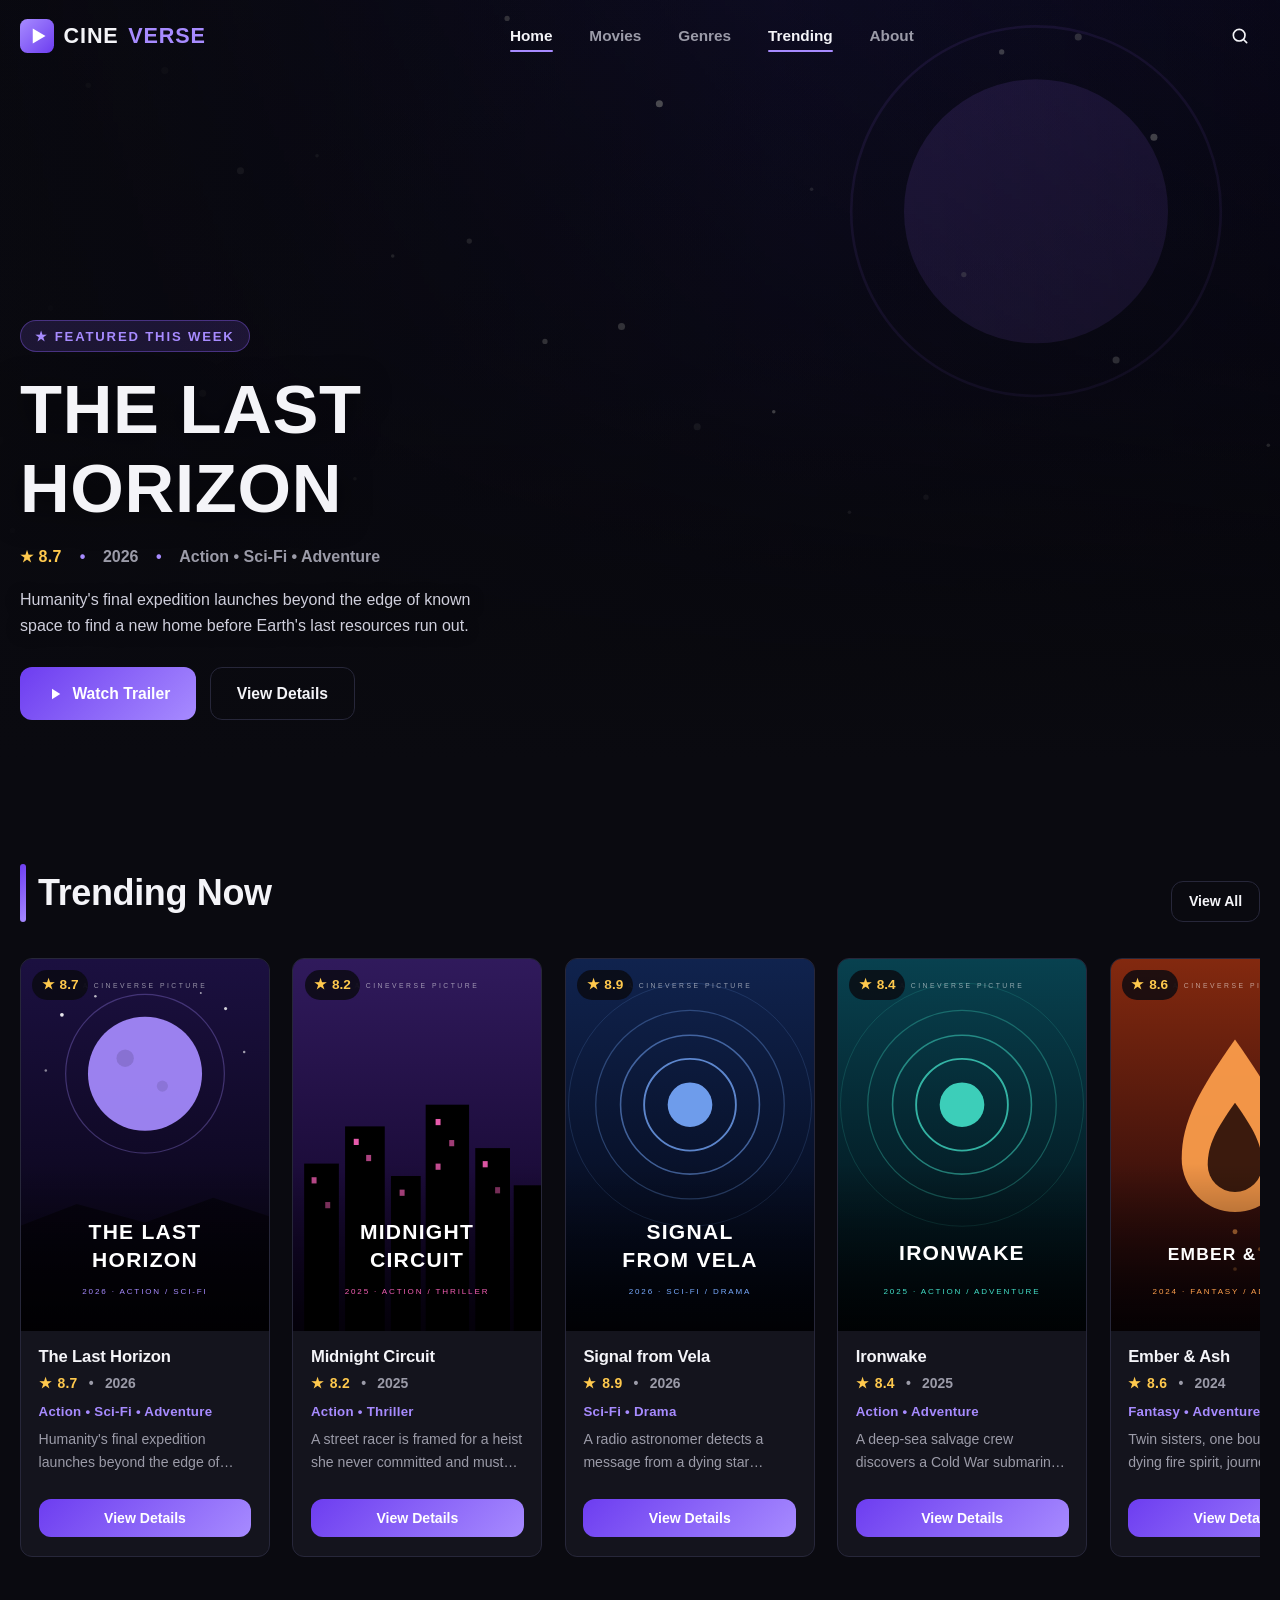
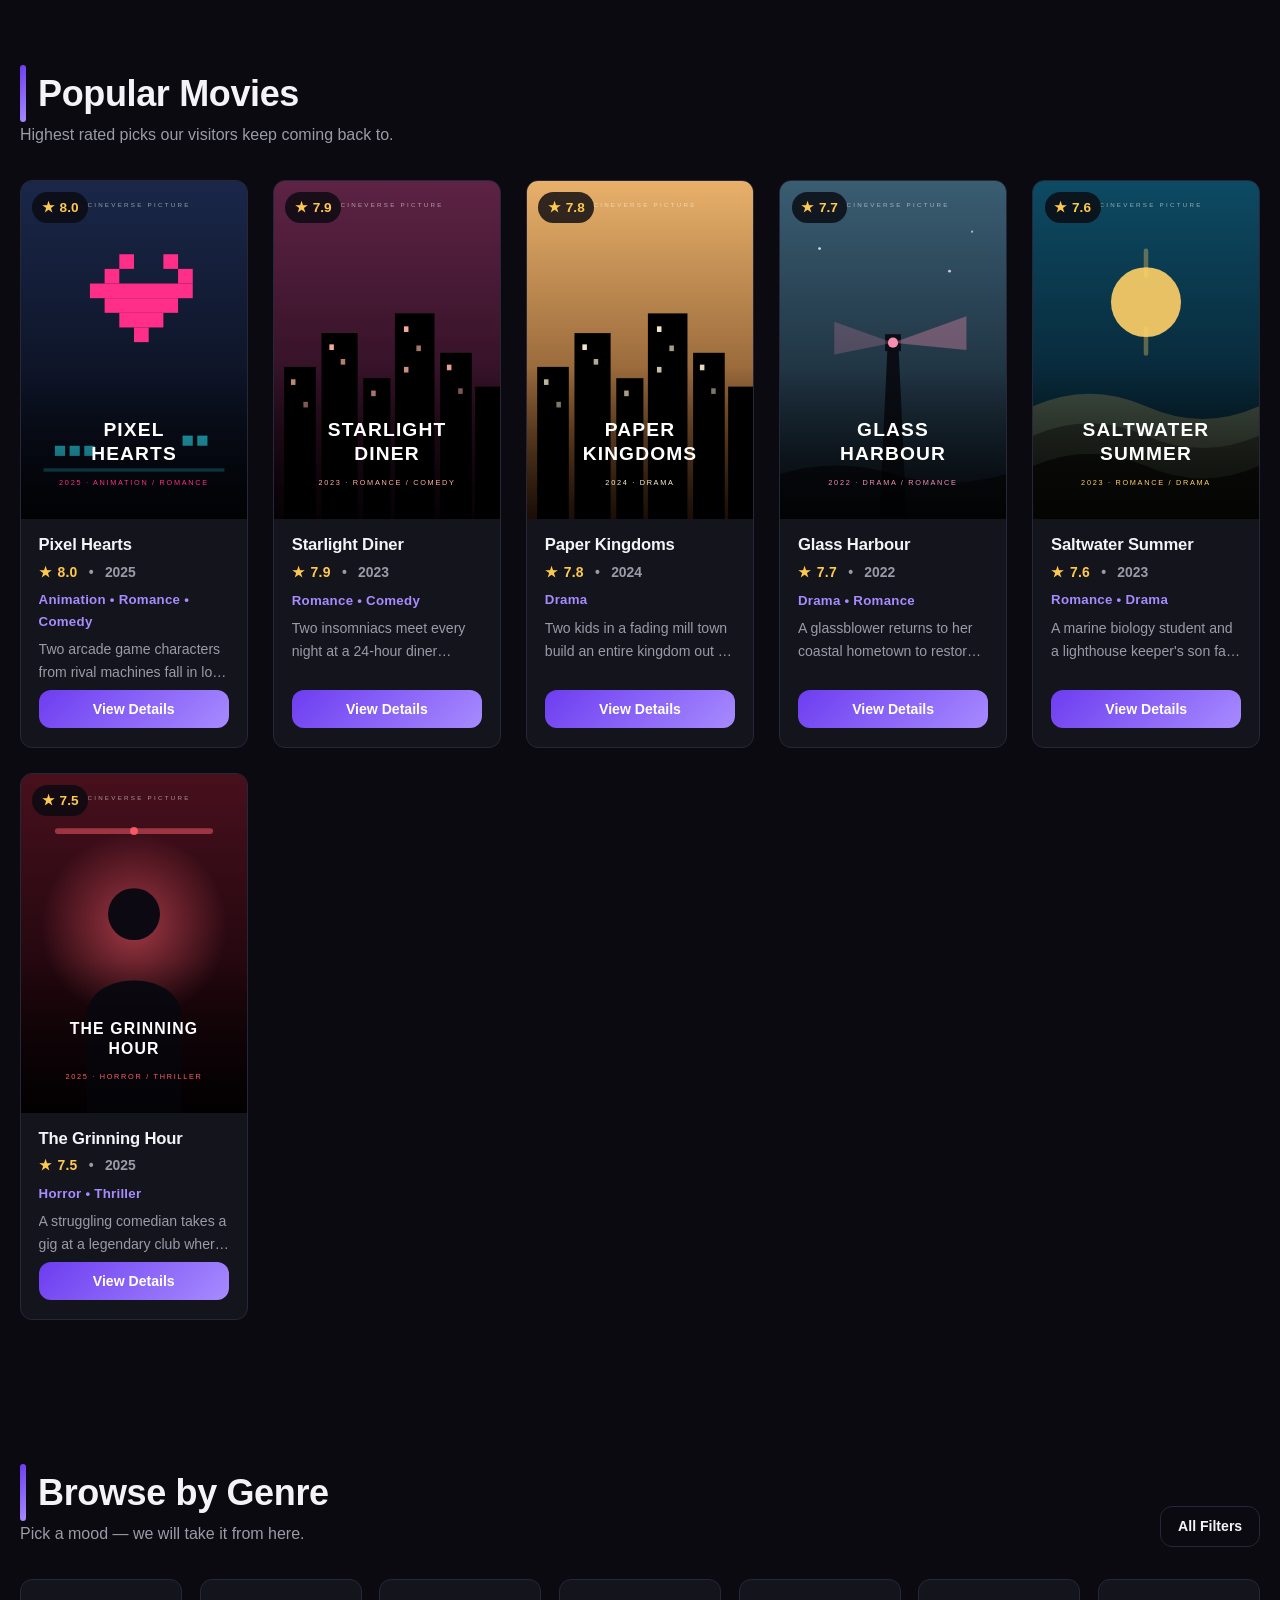
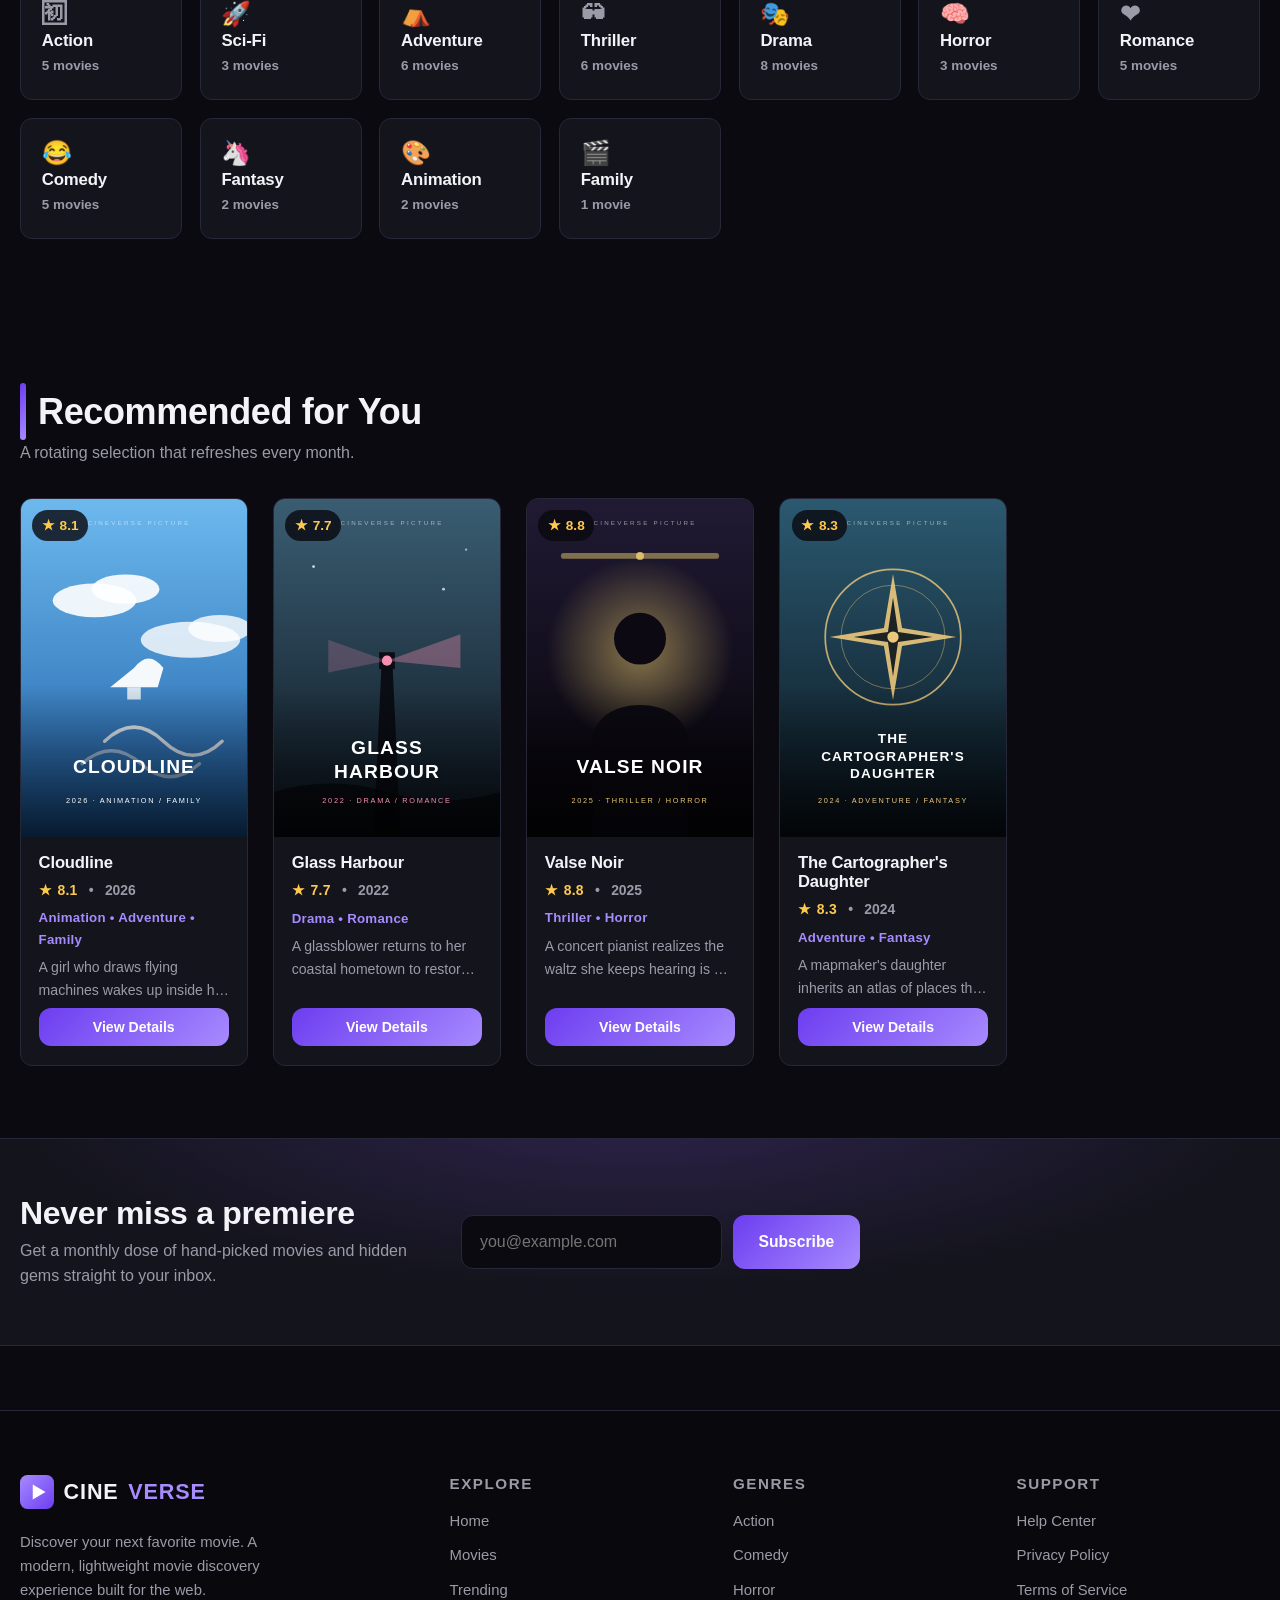
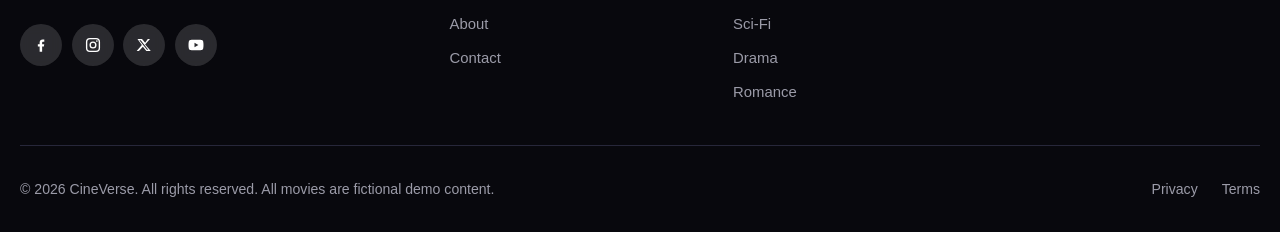
==== index.html @ e455165f "Initial commit: CineVerse movie discovery website" ====
<!DOCTYPE html>
<html lang="en">
<head>
    <meta charset="UTF-8">
    <meta name="viewport" content="width=device-width, initial-scale=1.0">

    <!-- SEO -->
    <title>CineVerse | Discover Your Next Favorite Movie</title>
    <meta name="description" content="CineVerse is a modern movie discovery website. Browse trending and popular films, search by title, explore genres and open full movie details.">
    <meta name="author" content="CineVerse">
    <meta name="theme-color" content="#0a0a10">

    <!-- Open Graph (social sharing preview) -->
    <meta property="og:title" content="CineVerse | Discover Your Next Favorite Movie">
    <meta property="og:description" content="Browse trending movies, explore genres and find your next favorite film.">
    <meta property="og:type" content="website">
    <meta property="og:image" content="assets/images/og-image.svg">

    <link rel="icon" type="image/svg+xml" href="assets/icons/favicon.svg">
    <link rel="stylesheet" href="css/style.css">
</head>
<body>
    <a class="skip-link" href="#main">Skip to main content</a>

    <!-- ================= NAVIGATION ================= -->
    <header class="navbar" role="banner">
        <div class="container">
            <a class="brand" href="index.html" aria-label="CineVerse home">
                <img class="brand-mark" src="assets/icons/favicon.svg" alt="" width="34" height="34">
                CINE<em>VERSE</em>
            </a>

            <nav class="nav-links" aria-label="Primary navigation">
                <a href="index.html">Home</a>
                <a href="movies.html">Movies</a>
                <a href="movies.html#genres">Genres</a>
                <a href="index.html#trending">Trending</a>
                <a href="about.html">About</a>
            </nav>

            <div class="nav-actions">
                <!-- Quick search: jumps into the catalog pre-filtered -->
                <form class="nav-search" id="nav-search" action="movies.html" method="get" role="search">
                    <input type="search" name="search" id="nav-search-input"
                           placeholder="Search movies..." aria-label="Search movies">
                    <button type="button" class="icon-btn" id="nav-search-toggle"
                            aria-label="Toggle search field" aria-expanded="false" aria-controls="nav-search-input">
                        <svg viewBox="0 0 24 24" width="20" height="20" fill="none"
                             stroke="currentColor" stroke-width="2" stroke-linecap="round" aria-hidden="true">
                            <circle cx="11" cy="11" r="7"/><path d="M20 20l-3.5-3.5"/>
                        </svg>
                    </button>
                </form>

                <button class="icon-btn hamburger" id="hamburger" aria-label="Open menu"
                        aria-expanded="false" aria-controls="mobile-menu">
                    <span></span><span></span><span></span>
                </button>
            </div>
        </div>
    </header>

    <!-- Mobile menu panel (hidden on desktop via CSS) -->
    <nav class="mobile-menu" id="mobile-menu" aria-label="Mobile navigation">
        <a href="index.html">Home</a>
        <a href="movies.html">Movies</a>
        <a href="movies.html#genres">Genres</a>
        <a href="index.html#trending">Trending</a>
        <a href="about.html">About</a>
        <a href="contact.html">Contact</a>
    </nav>

    <main id="main">

        <!-- ================= HERO ================= -->
        <section class="hero" id="hero" aria-label="Featured movie">
            <div class="hero-media">
                <img src="assets/images/backdrop-1.svg" alt="" id="hero-image" fetchpriority="high">
            </div>
            <div class="hero-overlay" aria-hidden="true"></div>

            <div class="container">
                <div class="hero-content">
                    <span class="hero-badge">&#9733; Featured this week</span>
                    <h1 class="hero-title" id="hero-title">Loading...</h1>
                    <p class="hero-meta">
                        <span class="rating"><span class="star" aria-hidden="true">&#9733;</span>
                            <span id="hero-rating">--</span></span>
                        <span class="dot-sep" aria-hidden="true">&bull;</span>
                        <span id="hero-year"></span>
                        <span class="dot-sep" aria-hidden="true">&bull;</span>
                        <span id="hero-genres"></span>
                    </p>
                    <p class="hero-desc" id="hero-desc"></p>
                    <div class="hero-actions" id="hero-actions"></div>
                </div>
            </div>
        </section>

        <!-- ================= TRENDING ================= -->
        <section class="section" id="trending" data-movie-section>
            <div class="container">
                <div class="section-head reveal">
                    <h2 class="section-title">Trending Now</h2>
                    <a class="btn btn-outline btn-sm" href="movies.html">View All</a>
                </div>

                <div class="movie-row" id="trending-row" aria-live="polite"></div>
                <div class="skeleton-grid" data-skeleton aria-hidden="true">
                    <div class="skeleton-card"><div class="skel-img"></div><div class="skel-line"></div><div class="skel-line short"></div></div>
                    <div class="skeleton-card"><div class="skel-img"></div><div class="skel-line"></div><div class="skel-line short"></div></div>
                    <div class="skeleton-card"><div class="skel-img"></div><div class="skel-line"></div><div class="skel-line short"></div></div>
                    <div class="skeleton-card"><div class="skel-img"></div><div class="skel-line"></div><div class="skel-line short"></div></div>
                    <div class="skeleton-card"><div class="skel-img"></div><div class="skel-line"></div><div class="skel-line short"></div></div>
                </div>
            </div>
        </section>

        <!-- ================= POPULAR ================= -->
        <section class="section" id="popular" data-movie-section style="padding-top:1rem;">
            <div class="container">
                <div class="section-head reveal">
                    <div>
                        <h2 class="section-title">Popular Movies</h2>
                        <p>Highest rated picks our visitors keep coming back to.</p>
                    </div>
                </div>

                <div class="movies-grid" id="popular-grid" aria-live="polite"></div>
                <div class="skeleton-grid" data-skeleton aria-hidden="true">
                    <div class="skeleton-card"><div class="skel-img"></div><div class="skel-line"></div><div class="skel-line short"></div></div>
                    <div class="skeleton-card"><div class="skel-img"></div><div class="skel-line"></div><div class="skel-line short"></div></div>
                    <div class="skeleton-card"><div class="skel-img"></div><div class="skel-line"></div><div class="skel-line short"></div></div>
                    <div class="skeleton-card"><div class="skel-img"></div><div class="skel-line"></div><div class="skel-line short"></div></div>
                    <div class="skeleton-card"><div class="skel-img"></div><div class="skel-line"></div><div class="skel-line short"></div></div>
                    <div class="skeleton-card"><div class="skel-img"></div><div class="skel-line"></div><div class="skel-line short"></div></div>
                </div>
            </div>
        </section>

        <!-- ================= GENRES ================= -->
        <section class="section" id="home-genres" data-movie-section>
            <div class="container">
                <div class="section-head reveal">
                    <div>
                        <h2 class="section-title">Browse by Genre</h2>
                        <p>Pick a mood — we will take it from here.</p>
                    </div>
                    <a class="btn btn-outline btn-sm" href="movies.html#genres">All Filters</a>
                </div>

                <div class="genre-grid" id="genre-tiles"></div>
            </div>
        </section>

        <!-- ================= RECOMMENDED ================= -->
        <section class="section" id="recommended" data-movie-section>
            <div class="container">
                <div class="section-head reveal">
                    <div>
                        <h2 class="section-title">Recommended for You</h2>
                        <p>A rotating selection that refreshes every month.</p>
                    </div>
                </div>

                <div class="movies-grid" id="recommended-grid" aria-live="polite"></div>
                <div class="skeleton-grid" data-skeleton aria-hidden="true">
                    <div class="skeleton-card"><div class="skel-img"></div><div class="skel-line"></div><div class="skel-line short"></div></div>
                    <div class="skeleton-card"><div class="skel-img"></div><div class="skel-line"></div><div class="skel-line short"></div></div>
                    <div class="skeleton-card"><div class="skel-img"></div><div class="skel-line"></div><div class="skel-line short"></div></div>
                    <div class="skeleton-card"><div class="skel-img"></div><div class="skel-line"></div><div class="skel-line short"></div></div>
                </div>
            </div>
        </section>

        <!-- Shown only if data/movies.json cannot be loaded -->
        <section class="state-message home-error" aria-live="assertive">
            <span class="state-icon" aria-hidden="true">&#9888;&#65039;</span>
            <h3>Unable to load movies.</h3>
            <p>Please try again later.</p>
            <button class="btn btn-outline" onclick="location.reload()">Retry</button>
        </section>

        <!-- ================= NEWSLETTER ================= -->
        <section class="newsletter" aria-label="Newsletter signup">
            <div class="container newsletter-inner reveal">
                <div>
                    <h2>Never miss a premiere</h2>
                    <p>Get a monthly dose of hand-picked movies and hidden gems straight to your inbox.</p>
                </div>
                <form class="newsletter-form" id="newsletter-form" novalidate>
                    <label class="sr-only" for="newsletter-email" style="position:absolute;left:-9999px;">Email address</label>
                    <input type="email" id="newsletter-email" name="email" placeholder="you@example.com" autocomplete="email" required>
                    <button class="btn" type="submit">Subscribe</button>
                </form>
                <p class="form-status" id="newsletter-status" role="status" aria-live="polite" style="flex-basis:100%;"></p>
            </div>
        </section>
    </main>

    <!-- ================= FOOTER ================= -->
    <footer class="footer" role="contentinfo">
        <div class="container">
            <div class="footer-grid">
                <div class="footer-about">
                    <a class="brand" href="index.html">
                        <img class="brand-mark" src="assets/icons/favicon.svg" alt="" width="30" height="30">
                        CINE<em>VERSE</em>
                    </a>
                    <p>Discover your next favorite movie. A modern, lightweight movie discovery experience built for the web.</p>
                    <div class="social-row">
                        <a class="btn-icon" href="#" aria-label="CineVerse on Facebook">
                            <svg viewBox="0 0 24 24" width="18" height="18" fill="currentColor" aria-hidden="true"><path d="M13.5 21v-7h2.4l.4-3h-2.8V9.1c0-.9.3-1.6 1.6-1.6h1.3V4.8c-.6-.1-1.4-.2-2.3-.2-2.3 0-3.9 1.4-3.9 4V11H7.8v3h2.4v7h3.3z"/></svg>
                        </a>
                        <a class="btn-icon" href="#" aria-label="CineVerse on Instagram">
                            <svg viewBox="0 0 24 24" width="18" height="18" fill="none" stroke="currentColor" stroke-width="1.8" aria-hidden="true"><rect x="3.5" y="3.5" width="17" height="17" rx="4.5"/><circle cx="12" cy="12" r="3.8"/><circle cx="17.2" cy="6.8" r="1.1" fill="currentColor" stroke="none"/></svg>
                        </a>
                        <a class="btn-icon" href="#" aria-label="CineVerse on X">
                            <svg viewBox="0 0 24 24" width="16" height="16" fill="currentColor" aria-hidden="true"><path d="M17.7 3H21l-7.3 8.3L22.2 21h-6.7l-5.2-6.3L4.4 21H1l7.8-8.9L2.2 3H9l4.7 5.7L17.7 3zm-1.2 16h1.9L7.1 4.9H5L16.5 19z"/></svg>
                        </a>
                        <a class="btn-icon" href="#" aria-label="CineVerse on YouTube">
                            <svg viewBox="0 0 24 24" width="18" height="18" fill="currentColor" aria-hidden="true"><path d="M21.6 7.2a2.6 2.6 0 0 0-1.8-1.9C18.2 5 12 5 12 5s-6.2 0-7.8.3A2.6 2.6 0 0 0 2.4 7.2 27 27 0 0 0 2 12a27 27 0 0 0 .4 4.8 2.6 2.6 0 0 0 1.8 1.9c1.6.3 7.8.3 7.8.3s6.2 0 7.8-.3a2.6 2.6 0 0 0 1.8-1.9A27 27 0 0 0 22 12a27 27 0 0 0-.4-4.8zM10 15V9l5.2 3L10 15z"/></svg>
                        </a>
                    </div>
                </div>

                <nav aria-label="Footer navigation">
                    <h4>Explore</h4>
                    <div class="footer-links">
                        <a href="index.html">Home</a>
                        <a href="movies.html">Movies</a>
                        <a href="index.html#trending">Trending</a>
                        <a href="about.html">About</a>
                        <a href="contact.html">Contact</a>
                    </div>
                </nav>

                <nav aria-label="Genre links">
                    <h4>Genres</h4>
                    <div class="footer-links">
                        <a href="movies.html?genre=Action">Action</a>
                        <a href="movies.html?genre=Comedy">Comedy</a>
                        <a href="movies.html?genre=Horror">Horror</a>
                        <a href="movies.html?genre=Sci-Fi">Sci-Fi</a>
                        <a href="movies.html?genre=Drama">Drama</a>
                        <a href="movies.html?genre=Romance">Romance</a>
                    </div>
                </nav>

                <nav aria-label="Support links">
                    <h4>Support</h4>
                    <div class="footer-links">
                        <a href="contact.html">Help Center</a>
                        <a href="#">Privacy Policy</a>
                        <a href="#">Terms of Service</a>
                    </div>
                </nav>
            </div>

            <div class="footer-bottom">
                <p>&copy; <span id="footer-year">2026</span> CineVerse. All rights reserved. All movies are fictional demo content.</p>
                <div class="footer-legal">
                    <a href="#">Privacy</a>
                    <a href="#">Terms</a>
                </div>
            </div>
        </div>
    </footer>

    <!-- Scripts (deferred: download now, run after HTML parses) -->
    <script src="js/app.js" defer></script>
    <script src="js/movies.js" defer></script>
</body>
</html>
---- css/style.css ----
/* ============================================================
   CineVerse — style.css
   A cinematic dark theme for the CineVerse movie website.

   TABLE OF CONTENTS
   01. CSS Variables
   02. Reset
   03. Global styles & layout helpers
   04. Typography
   05. Navigation
   06. Hero
   07. Movie cards & grids
   08. Search
   09. Filters (genre chips + sorting)
   10. Genre section (home page tiles)
   11. Movie details page
   12. Forms, newsletter & contact
   13. States (loading, empty, error)
   14. Footer
   15. Animations
   16. Responsive design
   ============================================================ */

/* ============================================================
   01. CSS VARIABLES
   Change the whole look of the site from here.
   ============================================================ */
:root {
    /* Colors */
    --background:      #0a0a10;
    --surface:         #14141d;
    --surface-2:       #1c1c28;
    --border:          #27273a;
    --text:            #f4f4f8;
    --muted:           #9b9ba8;
    --accent:          #8b5cf6;
    --accent-strong:   #a78bff;
    --accent-dark:     #6d3df0;
    --accent-glow:     rgba(139, 92, 246, 0.35);
    --rating-color:    #ffc94d;
    --success:         #43e0c8;
    --danger:          #ff5d6c;

    /* Gradients */
    --gradient-accent: linear-gradient(135deg, var(--accent-dark), var(--accent-strong));
    --gradient-card:   linear-gradient(180deg, rgba(20,20,29,0) 55%, rgba(10,10,16,0.9) 100%);

    /* Shape & depth */
    --radius-sm:   8px;
    --radius-md:   12px;
    --radius-lg:   18px;
    --shadow-sm:   0 2px 10px rgba(0, 0, 0, 0.35);
    --shadow-md:   0 10px 30px rgba(0, 0, 0, 0.45);
    --shadow-glow: 0 8px 30px var(--accent-glow);

    /* Motion */
    --transition-fast: 0.2s ease;
    --transition-med:  0.3s ease;

    /* Layout */
    --nav-height: 72px;
    --container:  1280px;
}

/* ============================================================
   02. RESET
   ============================================================ */
*,
*::before,
*::after {
    margin: 0;
    padding: 0;
    box-sizing: border-box;
}

html {
    scroll-behavior: smooth;
}

body {
    min-height: 100vh;
    background-color: var(--background);
    color: var(--text);
    font-family: "Segoe UI", "Helvetica Neue", Arial, sans-serif;
    font-size: 1rem;
    line-height: 1.6;
    -webkit-font-smoothing: antialiased;
    overflow-x: hidden;
}

img,
svg,
video {
    display: block;
    max-width: 100%;
}

button,
input,
select,
textarea {
    font: inherit;
    color: inherit;
}

a {
    color: inherit;
    text-decoration: none;
}

ul,
ol {
    list-style: none;
}

/* The hidden attribute ALWAYS wins over any display rule.
   This keeps state panels (loading / error) truly invisible
   even when their class list contains ".visible". */
[hidden] {
    display: none !important;
}

/* ============================================================
   03. GLOBAL STYLES & LAYOUT HELPERS
   ============================================================ */
.container {
    width: min(var(--container), 100% - 2.5rem);
    margin-inline: auto;
}

.section {
    padding-block: 4.5rem;
}

/* Anchored sections stop below the fixed navbar */
[id] {
    scroll-margin-top: calc(var(--nav-height) + 1rem);
}

.section-head {
    display: flex;
    align-items: flex-end;
    justify-content: space-between;
    gap: 1rem;
    margin-bottom: 2rem;
}

.section-head p {
    color: var(--muted);
    max-width: 60ch;
}

/* Accessible "skip to content" link (visible only when focused) */
.skip-link {
    position: absolute;
    top: -100%;
    left: 1rem;
    z-index: 2000;
    padding: 0.75rem 1.25rem;
    background: var(--accent);
    color: #fff;
    border-radius: var(--radius-sm);
    font-weight: 600;
    transition: top var(--transition-fast);
}

.skip-link:focus {
    top: 1rem;
}

/* Visible keyboard focus everywhere */
:focus-visible {
    outline: 2px solid var(--accent-strong);
    outline-offset: 3px;
    border-radius: 4px;
}

::selection {
    background: var(--accent);
    color: #fff;
}

/* Subtle site-wide scrollbar (WebKit browsers) */
::-webkit-scrollbar {
    width: 10px;
    height: 10px;
}
::-webkit-scrollbar-track {
    background: var(--background);
}
::-webkit-scrollbar-thumb {
    background: var(--surface-2);
    border-radius: 999px;
}
::-webkit-scrollbar-thumb:hover {
    background: var(--accent-dark);
}

/* ============================================================
   04. TYPOGRAPHY
   ============================================================ */
h1, h2, h3, h4 {
    line-height: 1.15;
    font-weight: 700;
    letter-spacing: -0.01em;
}

.section-title {
    display: flex;
    align-items: center;
    gap: 0.75rem;
    font-size: clamp(1.5rem, 1.1rem + 1.8vw, 2.25rem);
}

.section-title::before {
    content: "";
    width: 6px;
    height: 1.6em;
    border-radius: 999px;
    background: var(--gradient-accent);
    flex-shrink: 0;
}

.text-muted { color: var(--muted); }
.text-small { font-size: 0.9rem; }

/* Rating star — used across cards, hero and details */
.rating {
    display: inline-flex;
    align-items: center;
    gap: 0.35rem;
    color: var(--rating-color);
    font-weight: 700;
    letter-spacing: 0.02em;
}

.rating .star { font-size: 0.95em; }

/* Small pill used for years, dates, counts */
.pill {
    display: inline-flex;
    align-items: center;
    gap: 0.35rem;
    padding: 0.15rem 0.65rem;
    border: 1px solid var(--border);
    border-radius: 999px;
    background: var(--surface-2);
    color: var(--muted);
    font-size: 0.82rem;
    font-weight: 600;
}

/* Genre chip label (non-interactive, e.g. on details page) */
.genre-tag {
    display: inline-block;
    padding: 0.3rem 0.85rem;
    border-radius: 999px;
    background: rgba(139, 92, 246, 0.14);
    border: 1px solid rgba(139, 92, 246, 0.35);
    color: var(--accent-strong);
    font-size: 0.85rem;
    font-weight: 600;
}

/* ============================================================
   05. BUTTONS
   ============================================================ */
.btn {
    display: inline-flex;
    align-items: center;
    justify-content: center;
    gap: 0.55rem;
    padding: 0.8rem 1.6rem;
    border: none;
    border-radius: var(--radius-md);
    background: var(--gradient-accent);
    color: #fff;
    font-size: 0.98rem;
    font-weight: 600;
    cursor: pointer;
    transition: transform var(--transition-fast),
                box-shadow var(--transition-fast),
                background var(--transition-fast);
}

.btn:hover {
    transform: translateY(-2px);
    box-shadow: var(--shadow-glow);
}

.btn:active { transform: translateY(0); }

.btn-outline {
    background: transparent;
    border: 1px solid var(--border);
    color: var(--text);
}

.btn-outline:hover {
    border-color: var(--accent);
    background: rgba(139, 92, 246, 0.1);
    box-shadow: none;
}

.btn-ghost {
    background: rgba(255, 255, 255, 0.12);
    backdrop-filter: blur(6px);
    color: #fff;
}

.btn-ghost:hover {
    background: rgba(255, 255, 255, 0.22);
    box-shadow: none;
}

.btn-sm {
    padding: 0.5rem 1.05rem;
    font-size: 0.88rem;
}

.btn-block { width: 100%; }

/* Icon-only round button (e.g. trailer play on posters) */
.btn-icon {
    display: inline-flex;
    align-items: center;
    justify-content: center;
    width: 42px;
    height: 42px;
    border: none;
    border-radius: 50%;
    background: rgba(255, 255, 255, 0.14);
    backdrop-filter: blur(6px);
    color: #fff;
    cursor: pointer;
    transition: background var(--transition-fast), transform var(--transition-fast);
}

.btn-icon:hover {
    background: var(--accent);
    transform: scale(1.08);
}

/* ============================================================
   06. NAVIGATION
   ============================================================ */
.navbar {
    position: fixed;
    inset: 0 0 auto 0;
    z-index: 1000;
    height: var(--nav-height);
    display: flex;
    align-items: center;
    background: transparent;
    transition: background var(--transition-med), box-shadow var(--transition-med);
}

.navbar.scrolled {
    background: rgba(10, 10, 16, 0.78);
    -webkit-backdrop-filter: blur(14px);
    backdrop-filter: blur(14px);
    box-shadow: 0 1px 0 var(--border), var(--shadow-sm);
}

.navbar .container {
    display: flex;
    align-items: center;
    justify-content: space-between;
    gap: 1.5rem;
}

.brand {
    display: inline-flex;
    align-items: center;
    gap: 0.6rem;
    font-size: 1.35rem;
    font-weight: 800;
    letter-spacing: 0.04em;
}

.brand:hover .brand-mark { transform: rotate(-6deg) scale(1.06); }

.brand-mark {
    width: 34px;
    height: 34px;
    flex-shrink: 0;
    transition: transform var(--transition-fast);
}

.brand em {
    font-style: normal;
    color: var(--accent-strong);
}

.nav-links {
    display: flex;
    align-items: center;
    gap: 0.4rem;
}

.nav-links a {
    position: relative;
    padding: 0.5rem 0.95rem;
    border-radius: var(--radius-sm);
    color: var(--muted);
    font-weight: 600;
    font-size: 0.96rem;
    transition: color var(--transition-fast), background var(--transition-fast);
}

.nav-links a::after {
    content: "";
    position: absolute;
    left: 0.95rem;
    right: 0.95rem;
    bottom: 0.25rem;
    height: 2px;
    border-radius: 2px;
    background: var(--accent-strong);
    transform: scaleX(0);
    transform-origin: left;
    transition: transform var(--transition-med);
}

.nav-links a:hover,
.nav-links a.active {
    color: var(--text);
}

.nav-links a:hover::after,
.nav-links a.active::after {
    transform: scaleX(1);
}

/* Right side of navbar: quick search + hamburger */
.nav-actions {
    display: flex;
    align-items: center;
    gap: 0.5rem;
}

.nav-search {
    position: relative;
    display: flex;
    align-items: center;
}

.nav-search input {
    width: 0;
    padding: 0.5rem 0;
    border: 1px solid transparent;
    border-radius: 999px;
    background: var(--surface-2);
    opacity: 0;
    transition: width var(--transition-med), padding var(--transition-med),
                opacity var(--transition-med), border-color var(--transition-fast);
}

.nav-search.open input {
    width: min(230px, 38vw);
    padding: 0.5rem 1rem;
    opacity: 1;
    border-color: var(--border);
}

.nav-search input:focus {
    border-color: var(--accent);
    outline: none;
}

.icon-btn {
    display: inline-flex;
    align-items: center;
    justify-content: center;
    width: 40px;
    height: 40px;
    border: none;
    border-radius: var(--radius-sm);
    background: transparent;
    color: var(--text);
    cursor: pointer;
    transition: background var(--transition-fast), color var(--transition-fast);
}

.icon-btn:hover,
.icon-btn[aria-expanded="true"] {
    background: var(--surface-2);
    color: var(--accent-strong);
}

.hamburger {
    display: none;
    flex-direction: column;
    gap: 5px;
}

.hamburger span {
    width: 22px;
    height: 2px;
    border-radius: 2px;
    background: currentColor;
    transition: transform var(--transition-med), opacity var(--transition-med);
}

.hamburger[aria-expanded="true"] span:nth-child(1) { transform: translateY(7px) rotate(45deg); }
.hamburger[aria-expanded="true"] span:nth-child(2) { opacity: 0; }
.hamburger[aria-expanded="true"] span:nth-child(3) { transform: translateY(-7px) rotate(-45deg); }

/* Mobile slide-down menu panel */
.mobile-menu {
    position: fixed;
    top: var(--nav-height);
    left: 0;
    right: 0;
    z-index: 999;
    display: none;
    flex-direction: column;
    gap: 0.25rem;
    padding: 1rem 1.5rem 1.5rem;
    background: rgba(12, 12, 19, 0.97);
    -webkit-backdrop-filter: blur(14px);
    backdrop-filter: blur(14px);
    border-bottom: 1px solid var(--border);
    transform: translateY(-12px);
    opacity: 0;
    visibility: hidden;
    transition: transform var(--transition-med), opacity var(--transition-med), visibility var(--transition-med);
}

.mobile-menu.open {
    transform: translateY(0);
    opacity: 1;
    visibility: visible;
}

.mobile-menu a {
    padding: 0.85rem 1rem;
    border-radius: var(--radius-sm);
    font-weight: 600;
    color: var(--text);
    transition: background var(--transition-fast), color var(--transition-fast);
}

.mobile-menu a:hover,
.mobile-menu a.active {
    background: var(--surface-2);
    color: var(--accent-strong);
}

/* Page hero strip used on Movies / About / Contact pages */
.page-hero {
    padding: calc(var(--nav-height) + 4rem) 0 3.5rem;
    background:
        radial-gradient(60% 90% at 15% 0%, rgba(139, 92, 246, 0.16), transparent 70%),
        radial-gradient(50% 80% at 85% 10%, rgba(139, 92, 246, 0.09), transparent 70%);
    border-bottom: 1px solid var(--border);
}

.page-hero h1 {
    font-size: clamp(2rem, 1.4rem + 3vw, 3.2rem);
}

.page-hero .lead {
    margin-top: 0.75rem;
    color: var(--muted);
    max-width: 62ch;
}

/* ============================================================
   07. HERO (home page banner)
   ============================================================ */
.hero {
    position: relative;
    min-height: min(88vh, 820px);
    display: flex;
    align-items: flex-end;
    isolation: isolate;
    overflow: hidden;
}

.hero-media {
    position: absolute;
    inset: 0;
    z-index: -2;
}

.hero-media img {
    width: 100%;
    height: 100%;
    object-fit: cover;
    animation: heroZoom 14s ease-out forwards;
}

/* Cinematic darkening so text always stays readable */
.hero-overlay {
    position: absolute;
    inset: 0;
    z-index: -1;
    background:
        linear-gradient(180deg, rgba(10,10,16,0.25) 0%, rgba(10,10,16,0.45) 45%, var(--background) 96%),
        linear-gradient(90deg, rgba(10,10,16,0.85) 0%, rgba(10,10,16,0.25) 60%, transparent 100%);
}

.hero-content {
    max-width: 640px;
    padding-block: 6.5rem 4.5rem;
}

.hero-badge {
    display: inline-flex;
    align-items: center;
    gap: 0.5rem;
    padding: 0.3rem 0.9rem;
    margin-bottom: 1.1rem;
    border-radius: 999px;
    background: rgba(139, 92, 246, 0.16);
    border: 1px solid rgba(139, 92, 246, 0.4);
    color: var(--accent-strong);
    font-size: 0.82rem;
    font-weight: 700;
    letter-spacing: 0.14em;
    text-transform: uppercase;
}

.hero-title {
    font-size: clamp(2.3rem, 1.4rem + 5vw, 4.3rem);
    font-weight: 800;
    text-transform: uppercase;
    letter-spacing: 0.01em;
    text-shadow: 0 4px 30px rgba(0, 0, 0, 0.6);
}

.hero-meta {
    display: flex;
    flex-wrap: wrap;
    align-items: center;
    gap: 0.6rem 1.1rem;
    margin-top: 1rem;
    color: var(--muted);
    font-weight: 600;
}

.hero-meta .dot-sep { color: var(--accent-strong); }

.hero-desc {
    margin-top: 1.1rem;
    max-width: 54ch;
    color: #cfcfdc;
    text-shadow: 0 2px 14px rgba(0, 0, 0, 0.65);
}

.hero-actions {
    display: flex;
    flex-wrap: wrap;
    gap: 0.9rem;
    margin-top: 1.8rem;
}

/* Staggered entrance for hero elements */
.hero-badge, .hero-title, .hero-meta, .hero-desc, .hero-actions {
    animation: fadeUp 0.8s ease both;
}
.hero-title  { animation-delay: 0.1s; }
.hero-meta   { animation-delay: 0.2s; }
.hero-desc   { animation-delay: 0.3s; }
.hero-actions{ animation-delay: 0.4s; }

/* ============================================================
   08. MOVIE CARDS & GRIDS
   ============================================================ */

/* Rows that scroll horizontally (Trending) */
.movie-row {
    display: grid;
    grid-auto-flow: column;
    grid-auto-columns: clamp(200px, 22vw, 250px);
    gap: 1.4rem;
    overflow-x: auto;
    padding: 0.25rem 0.25rem 1.25rem;
    scroll-snap-type: x mandatory;
    scrollbar-width: thin;
    scrollbar-color: var(--surface-2) transparent;
}

.movie-row > * {
    scroll-snap-align: start;
}

/* Responsive grids (Popular / Recommended / Catalog) */
.movies-grid {
    display: grid;
    grid-template-columns: repeat(auto-fill, minmax(215px, 1fr));
    gap: 1.6rem;
}

/* --- The movie card itself --- */
.movie-card {
    display: flex;
    flex-direction: column;
    background: var(--surface);
    border: 1px solid var(--border);
    border-radius: var(--radius-md);
    overflow: hidden;
    transition: transform var(--transition-med),
                box-shadow var(--transition-med),
                border-color var(--transition-med);
}

.movie-card:hover,
.movie-card:focus-within {
    transform: translateY(-6px);
    border-color: rgba(139, 92, 246, 0.55);
    box-shadow: var(--shadow-glow);
}

.card-poster {
    position: relative;
    aspect-ratio: 2 / 3;
    overflow: hidden;
    background: var(--surface-2);
}

.card-poster img {
    width: 100%;
    height: 100%;
    object-fit: cover;
    transition: transform 0.5s ease;
}

.movie-card:hover .card-poster img,
.movie-card:focus-within .card-poster img {
    transform: scale(1.07);
}

/* Rating badge pinned to the poster */
.poster-rating {
    position: absolute;
    top: 0.7rem;
    left: 0.7rem;
    display: inline-flex;
    align-items: center;
    gap: 0.3rem;
    padding: 0.28rem 0.6rem;
    border-radius: 999px;
    background: rgba(10, 10, 16, 0.82);
    -webkit-backdrop-filter: blur(6px);
    backdrop-filter: blur(6px);
    color: var(--rating-color);
    font-size: 0.85rem;
    font-weight: 800;
}

/* Overlay action buttons revealed on hover / focus */
.poster-overlay {
    position: absolute;
    inset: auto 0 0 0;
    display: flex;
    justify-content: space-between;
    align-items: center;
    gap: 0.6rem;
    padding: 1.4rem 0.9rem 0.9rem;
    background: var(--gradient-card);
    opacity: 0;
    transform: translateY(8px);
    transition: opacity var(--transition-med), transform var(--transition-med);
}

.movie-card:hover .poster-overlay,
.movie-card:focus-within .poster-overlay {
    opacity: 1;
    transform: translateY(0);
}

/* Card body under the poster */
.card-body {
    display: flex;
    flex-direction: column;
    flex-grow: 1;
    gap: 0.4rem;
    padding: 1rem 1.1rem 1.15rem;
}

.card-title {
    font-size: 1.04rem;
    font-weight: 700;
}

.card-title a {
    transition: color var(--transition-fast);
}

.card-title a:hover {
    color: var(--accent-strong);
}

.card-meta {
    display: flex;
    align-items: center;
    gap: 0.7rem;
    font-size: 0.87rem;
    color: var(--muted);
    font-weight: 600;
}

.card-genres {
    font-size: 0.83rem;
    color: var(--accent-strong);
    font-weight: 600;
    letter-spacing: 0.02em;
}

.card-desc {
    font-size: 0.88rem;
    color: var(--muted);
    /* keep every card the same height regardless of text length */
    display: -webkit-box;
    -webkit-line-clamp: 2;
    -webkit-box-orient: vertical;
    overflow: hidden;
}

.card-body .btn {
    margin-top: auto;
}

/* ============================================================
   09. SEARCH (catalog page search box)
   ============================================================ */
.search-box {
    position: relative;
    display: flex;
    align-items: center;
    max-width: 560px;
}

.search-box svg {
    position: absolute;
    left: 1.05rem;
    width: 18px;
    height: 18px;
    color: var(--muted);
    pointer-events: none;
}

.search-box input {
    width: 100%;
    padding: 0.9rem 3rem 0.9rem 3rem;
    border: 1px solid var(--border);
    border-radius: var(--radius-md);
    background: var(--surface);
    transition: border-color var(--transition-fast), box-shadow var(--transition-fast);
}

.search-box input::placeholder { color: var(--muted); }

.search-box input:focus {
    outline: none;
    border-color: var(--accent);
    box-shadow: 0 0 0 3px var(--accent-glow);
}

.search-clear {
    position: absolute;
    right: 0.55rem;
    display: none;
    width: 32px;
    height: 32px;
    border: none;
    border-radius: 50%;
    background: var(--surface-2);
    color: var(--muted);
    font-size: 1rem;
    line-height: 1;
    cursor: pointer;
    transition: background var(--transition-fast), color var(--transition-fast);
}

.search-clear:hover {
    background: var(--danger);
    color: #fff;
}

.search-clear.visible { display: block; }

.results-count {
    color: var(--muted);
    font-size: 0.95rem;
}

.results-count strong {
    color: var(--text);
}

/* ============================================================
   10. FILTERS (genre chips + sort dropdown)
   ============================================================ */
.filter-bar {
    display: flex;
    flex-wrap: wrap;
    align-items: center;
    gap: 1rem;
    margin-bottom: 2.2rem;
}

.chip-row {
    display: flex;
    flex-wrap: wrap;
    gap: 0.55rem;
    flex-grow: 1;
}

.chip {
    padding: 0.5rem 1.15rem;
    border: 1px solid var(--border);
    border-radius: 999px;
    background: var(--surface);
    color: var(--muted);
    font-size: 0.9rem;
    font-weight: 600;
    cursor: pointer;
    transition: all var(--transition-fast);
}

.chip:hover {
    border-color: var(--accent);
    color: var(--text);
}

.chip.active {
    background: var(--gradient-accent);
    border-color: transparent;
    color: #fff;
    box-shadow: 0 4px 16px var(--accent-glow);
}

.sort-control {
    display: inline-flex;
    align-items: center;
    gap: 0.6rem;
    margin-left: auto;
    color: var(--muted);
    font-size: 0.9rem;
    font-weight: 600;
}

.sort-control select {
    padding: 0.55rem 2.2rem 0.55rem 0.9rem;
    border: 1px solid var(--border);
    border-radius: var(--radius-sm);
    background: var(--surface);
    cursor: pointer;
    appearance: none;
    background-image: url("data:image/svg+xml,%3Csvg xmlns='http://www.w3.org/2000/svg' width='12' height='8'%3E%3Cpath d='M1 1l5 5 5-5' stroke='%239b9ba8' stroke-width='2' fill='none' stroke-linecap='round'/%3E%3C/svg%3E");
    background-repeat: no-repeat;
    background-position: right 0.8rem center;
    transition: border-color var(--transition-fast);
}

.sort-control select:hover,
.sort-control select:focus {
    border-color: var(--accent);
    outline: none;
}

/* ============================================================
   11. GENRE SECTION (home page tiles)
   ============================================================ */
.genre-grid {
    display: grid;
    grid-template-columns: repeat(auto-fill, minmax(160px, 1fr));
    gap: 1.1rem;
}

.genre-tile {
    display: flex;
    flex-direction: column;
    gap: 0.3rem;
    padding: 1.4rem 1.3rem;
    border: 1px solid var(--border);
    border-radius: var(--radius-md);
    background: var(--surface);
    position: relative;
    overflow: hidden;
    transition: transform var(--transition-med), border-color var(--transition-med), box-shadow var(--transition-med);
}

.genre-tile::before {
    content: "";
    position: absolute;
    inset: 0 auto 0 0;
    width: 4px;
    background: var(--gradient-accent);
    opacity: 0;
    transition: opacity var(--transition-med);
}

.genre-tile:hover {
    transform: translateY(-4px);
    border-color: rgba(139, 92, 246, 0.55);
    box-shadow: var(--shadow-glow);
}

.genre-tile:hover::before { opacity: 1; }

.genre-tile .genre-icon { font-size: 1.5rem; line-height: 1; }

.genre-tile h3 { font-size: 1.05rem; }

.genre-tile span {
    color: var(--muted);
    font-size: 0.84rem;
    font-weight: 600;
}

/* ============================================================
   12. NEWSLETTER BAND
   ============================================================ */
.newsletter {
    position: relative;
    overflow: hidden;
    border-block: 1px solid var(--border);
    background:
        radial-gradient(70% 130% at 50% -20%, rgba(139, 92, 246, 0.22), transparent 70%),
        var(--surface);
}

.newsletter-inner {
    display: flex;
    flex-wrap: wrap;
    align-items: center;
    justify-content: space-between;
    gap: 2rem;
    padding-block: 3.5rem;
}

.newsletter h2 { font-size: clamp(1.4rem, 1.1rem + 1.6vw, 2rem); }

.newsletter p {
    color: var(--muted);
    margin-top: 0.4rem;
    max-width: 46ch;
}

.newsletter-form {
    display: flex;
    gap: 0.7rem;
    flex-grow: 1;
    max-width: 480px;
}

.newsletter-form input {
    flex-grow: 1;
    min-width: 0;
    padding: 0.85rem 1.1rem;
    border: 1px solid var(--border);
    border-radius: var(--radius-md);
    background: var(--background);
    transition: border-color var(--transition-fast), box-shadow var(--transition-fast);
}

.newsletter-form input:focus {
    outline: none;
    border-color: var(--accent);
    box-shadow: 0 0 0 3px var(--accent-glow);
}

.form-status {
    margin-top: 0.7rem;
    font-size: 0.9rem;
    font-weight: 600;
    min-height: 1.4em;
}

.form-status.success { color: var(--success); }
.form-status.error   { color: var(--danger); }

/* ============================================================
   13. MOVIE DETAILS PAGE
   ============================================================ */
.detail-hero {
    position: relative;
    padding: calc(var(--nav-height) + 4rem) 0 3.5rem;
    overflow: hidden;
    isolation: isolate;
}

.detail-backdrop {
    position: absolute;
    inset: 0;
    z-index: -2;
}

.detail-backdrop img {
    width: 100%;
    height: 100%;
    object-fit: cover;
}

.detail-hero::after {
    content: "";
    position: absolute;
    inset: 0;
    z-index: -1;
    background:
        linear-gradient(180deg, rgba(10,10,16,0.55), var(--background) 94%),
        linear-gradient(90deg, rgba(10,10,16,0.88), rgba(10,10,16,0.3) 70%, transparent);
}

.detail-layout {
    display: grid;
    grid-template-columns: 290px 1fr;
    gap: 2.6rem;
    align-items: end;
}

.detail-poster {
    border-radius: var(--radius-lg);
    overflow: hidden;
    border: 1px solid var(--border);
    box-shadow: var(--shadow-md);
}

.detail-info h1 {
    font-size: clamp(1.9rem, 1.3rem + 2.8vw, 3.1rem);
    text-transform: uppercase;
}

.detail-meta {
    display: flex;
    flex-wrap: wrap;
    align-items: center;
    gap: 0.7rem 1.2rem;
    margin-top: 1rem;
    color: var(--muted);
    font-weight: 600;
}

.detail-rating {
    font-size: 1.25rem;
}

.detail-genres {
    display: flex;
    flex-wrap: wrap;
    gap: 0.5rem;
    margin-top: 1.1rem;
}

.detail-desc {
    margin-top: 1.3rem;
    max-width: 68ch;
    color: #cfcfdc;
    white-space: pre-line;
}

.detail-actions {
    display: flex;
    flex-wrap: wrap;
    gap: 0.9rem;
    margin-top: 1.8rem;
}

.detail-section {
    border-top: 1px solid var(--border);
}

.cast-grid {
    display: grid;
    grid-template-columns: repeat(auto-fill, minmax(150px, 1fr));
    gap: 1.2rem;
}

.cast-card {
    display: flex;
    flex-direction: column;
    align-items: center;
    gap: 0.75rem;
    padding: 1.4rem 1rem;
    text-align: center;
    background: var(--surface);
    border: 1px solid var(--border);
    border-radius: var(--radius-md);
    transition: transform var(--transition-med), border-color var(--transition-med);
}

.cast-card:hover {
    transform: translateY(-4px);
    border-color: rgba(139, 92, 246, 0.5);
}

.cast-avatar {
    display: flex;
    align-items: center;
    justify-content: center;
    width: 64px;
    height: 64px;
    border-radius: 50%;
    background: var(--gradient-accent);
    color: #fff;
    font-weight: 800;
    font-size: 1.25rem;
    letter-spacing: 0.03em;
}

.cast-name { font-weight: 700; font-size: 0.95rem; }

.cast-role {
    color: var(--muted);
    font-size: 0.82rem;
}

/* "Movie not found" state on the details page */
.not-found {
    padding: calc(var(--nav-height) + 5rem) 0 5rem;
    text-align: center;
}

.not-found h1 { font-size: clamp(1.8rem, 5vw, 2.6rem); }

.not-found p {
    color: var(--muted);
    margin: 0.8rem auto 1.6rem;
    max-width: 44ch;
}

/* ============================================================
   14. FORMS, ABOUT & CONTACT PAGES
   ============================================================ */
.contact-layout {
    display: grid;
    grid-template-columns: 1fr 1.4fr;
    gap: 3rem;
    align-items: start;
}

.contact-info h2 {
    font-size: 1.4rem;
    margin-bottom: 0.8rem;
}

.contact-list {
    display: flex;
    flex-direction: column;
    gap: 1.1rem;
    margin-top: 1.6rem;
}

.contact-list li {
    display: flex;
    gap: 0.9rem;
    align-items: flex-start;
    color: var(--muted);
    font-size: 0.95rem;
}

.contact-list strong {
    display: block;
    color: var(--text);
    font-size: 0.95rem;
}

.contact-form {
    display: grid;
    gap: 1.1rem;
    padding: 2rem;
    background: var(--surface);
    border: 1px solid var(--border);
    border-radius: var(--radius-lg);
}

.form-field label {
    display: block;
    margin-bottom: 0.4rem;
    font-weight: 600;
    font-size: 0.92rem;
}

.form-field input,
.form-field textarea {
    width: 100%;
    padding: 0.85rem 1rem;
    border: 1px solid var(--border);
    border-radius: var(--radius-md);
    background: var(--background);
    transition: border-color var(--transition-fast), box-shadow var(--transition-fast);
}

.form-field textarea {
    resize: vertical;
    min-height: 140px;
}

.form-field input:focus,
.form-field textarea:focus {
    outline: none;
    border-color: var(--accent);
    box-shadow: 0 0 0 3px var(--accent-glow);
}

.form-field .error-text {
    display: none;
    margin-top: 0.35rem;
    color: var(--danger);
    font-size: 0.82rem;
    font-weight: 600;
}

.form-field.invalid input,
.form-field.invalid textarea {
    border-color: var(--danger);
}

.form-field.invalid .error-text {
    display: block;
}

.about-section {
    display: grid;
    grid-template-columns: repeat(auto-fit, minmax(280px, 1fr));
    gap: 1.4rem;
    margin-top: 2.5rem;
}

.info-card {
    padding: 1.8rem;
    background: var(--surface);
    border: 1px solid var(--border);
    border-radius: var(--radius-lg);
}

.info-card h3 {
    margin-bottom: 0.6rem;
    font-size: 1.1rem;
}

.info-card p, .info-card li {
    color: var(--muted);
    font-size: 0.94rem;
}

.info-card ul {
    display: flex;
    flex-direction: column;
    gap: 0.45rem;
    list-style: none;
}

.info-card ul li::before {
    content: "▹";
    margin-right: 0.5rem;
    color: var(--accent-strong);
}

/* ============================================================
   15. STATES — loading skeletons, empty & error messages
   ============================================================ */
.state-message {
    display: none;
    flex-direction: column;
    align-items: center;
    gap: 0.9rem;
    padding: 4rem 1.5rem;
    text-align: center;
    color: var(--muted);
}

.state-message.visible { display: flex; }

.state-message .state-icon { font-size: 2.6rem; line-height: 1; }

.state-message h3 {
    color: var(--text);
    font-size: 1.25rem;
}

/* Skeleton cards shown while JSON loads */
.skeleton-grid {
    display: grid;
    grid-template-columns: repeat(auto-fill, minmax(215px, 1fr));
    gap: 1.6rem;
}

.skeleton-card {
    border: 1px solid var(--border);
    border-radius: var(--radius-md);
    overflow: hidden;
    background: var(--surface);
}

.skeleton-card .skel-img {
    aspect-ratio: 2 / 3;
}

.skeleton-card .skel-line {
    height: 14px;
    border-radius: 4px;
    margin: 0.9rem 1.1rem;
}

.skeleton-card .skel-line.short { width: 55%; }

.skel-img, .skel-line {
    background: linear-gradient(100deg,
        var(--surface-2) 40%,
        #262637 50%,
        var(--surface-2) 60%);
    background-size: 200% 100%;
    animation: shimmer 1.3s infinite linear;
}

/* Simple spinner (details page while loading) */
.spinner {
    width: 44px;
    height: 44px;
    border: 4px solid var(--surface-2);
    border-top-color: var(--accent);
    border-radius: 50%;
    animation: spin 0.9s linear infinite;
}

/* ============================================================
   16. FOOTER
   ============================================================ */
.footer {
    border-top: 1px solid var(--border);
    background: #08080d;
    padding: 4rem 0 2rem;
    margin-top: 4rem;
}

.footer-grid {
    display: grid;
    grid-template-columns: 1.6fr 1fr 1fr 1fr;
    gap: 2.5rem;
    padding-bottom: 2.5rem;
    border-bottom: 1px solid var(--border);
}

.footer-about p {
    color: var(--muted);
    margin-top: 0.9rem;
    max-width: 34ch;
    font-size: 0.93rem;
}

.social-row {
    display: flex;
    gap: 0.6rem;
    margin-top: 1.3rem;
}

.footer h4 {
    font-size: 0.95rem;
    text-transform: uppercase;
    letter-spacing: 0.1em;
    color: var(--muted);
    margin-bottom: 1.1rem;
}

.footer-links {
    display: flex;
    flex-direction: column;
    gap: 0.65rem;
}

.footer-links a {
    color: var(--muted);
    font-size: 0.93rem;
    transition: color var(--transition-fast);
}

.footer-links a:hover {
    color: var(--accent-strong);
}

.footer-bottom {
    display: flex;
    flex-wrap: wrap;
    align-items: center;
    justify-content: space-between;
    gap: 0.8rem;
    padding-top: 2rem;
    color: var(--muted);
    font-size: 0.88rem;
}

.footer-legal {
    display: flex;
    gap: 1.5rem;
}

.footer-legal a:hover { color: var(--accent-strong); }

/* ============================================================
   17. ANIMATIONS
   ============================================================ */
@keyframes fadeUp {
    from { opacity: 0; transform: translateY(26px); }
    to   { opacity: 1; transform: translateY(0); }
}

@keyframes heroZoom {
    from { transform: scale(1.12); }
    to   { transform: scale(1); }
}

@keyframes shimmer {
    from { background-position: 200% 0; }
    to   { background-position: -200% 0; }
}

@keyframes spin {
    to { transform: rotate(360deg); }
}

/* Cards fade up as JavaScript injects them.
   The inline animation-delay on each card creates a subtle
   stagger; skipped entirely for reduced-motion users. */
@media (prefers-reduced-motion: no-preference) {
    .movie-card { animation: fadeUp 0.45s ease both; }
}

/* Scroll-reveal: JS adds .visible when sections enter the viewport */
.reveal {
    opacity: 0;
    transform: translateY(28px);
    transition: opacity 0.7s ease, transform 0.7s ease;
}

.reveal.visible {
    opacity: 1;
    transform: translateY(0);
}

/* Accessibility: respect users who prefer less motion */
@media (prefers-reduced-motion: reduce) {
    html { scroll-behavior: auto; }

    *,
    *::before,
    *::after {
        animation-duration: 0.001s !important;
        animation-iteration-count: 1 !important;
        transition-duration: 0.001s !important;
    }

    .reveal {
        opacity: 1;
        transform: none;
    }
}

/* ============================================================
   18. RESPONSIVE DESIGN
   ============================================================ */

/* Large tablets / small laptops */
@media (max-width: 992px) {
    .nav-links { display: none; }
    .hamburger { display: inline-flex; }
    .mobile-menu { display: flex; }

    .detail-layout {
        grid-template-columns: 220px 1fr;
        gap: 1.8rem;
    }

    .contact-layout {
        grid-template-columns: 1fr;
        gap: 2rem;
    }
}

/* Tablets */
@media (max-width: 768px) {
    .section { padding-block: 3.2rem; }

    .movie-row {
        grid-auto-columns: min(46vw, 210px);
        gap: 1rem;
    }

    .detail-layout {
        grid-template-columns: 1fr;
        justify-items: start;
    }

    .detail-poster {
        width: min(240px, 60vw);
    }

    .footer-grid {
        grid-template-columns: 1fr 1fr;
    }

    .newsletter-inner {
        flex-direction: column;
        align-items: stretch;
        text-align: left;
    }
}

/* Phones */
@media (max-width: 560px) {
    .nav-search.open input { width: min(150px, 34vw); }

    .hero { min-height: 74vh; }
    .hero-content { padding-block: 5rem 3.5rem; }

    .hero-actions .btn { flex: 1 1 auto; }

    .filter-bar { flex-direction: column; align-items: stretch; }

    .sort-control {
        margin-left: 0;
        justify-content: space-between;
    }

    .sort-control select { flex-grow: 1; }

    .newsletter-form {
        flex-direction: column;
    }

    .footer-grid { grid-template-columns: 1fr; gap: 2rem; }

    .footer-bottom {
        flex-direction: column;
        align-items: flex-start;
    }

    .contact-form { padding: 1.4rem; }
}

/* Very small screens (320px class) */
@media (max-width: 380px) {
    :root { --nav-height: 64px; }

    .brand { font-size: 1.15rem; }
    .brand-mark { width: 30px; height: 30px; }

    .movie-row { grid-auto-columns: 66vw; }

    .movies-grid, .skeleton-grid { grid-template-columns: 1fr 1fr; gap: 0.9rem; }

    .card-body { padding: 0.8rem 0.9rem 0.9rem; }
    .card-desc { display: none; } /* keeps tiny screens tidy */
}
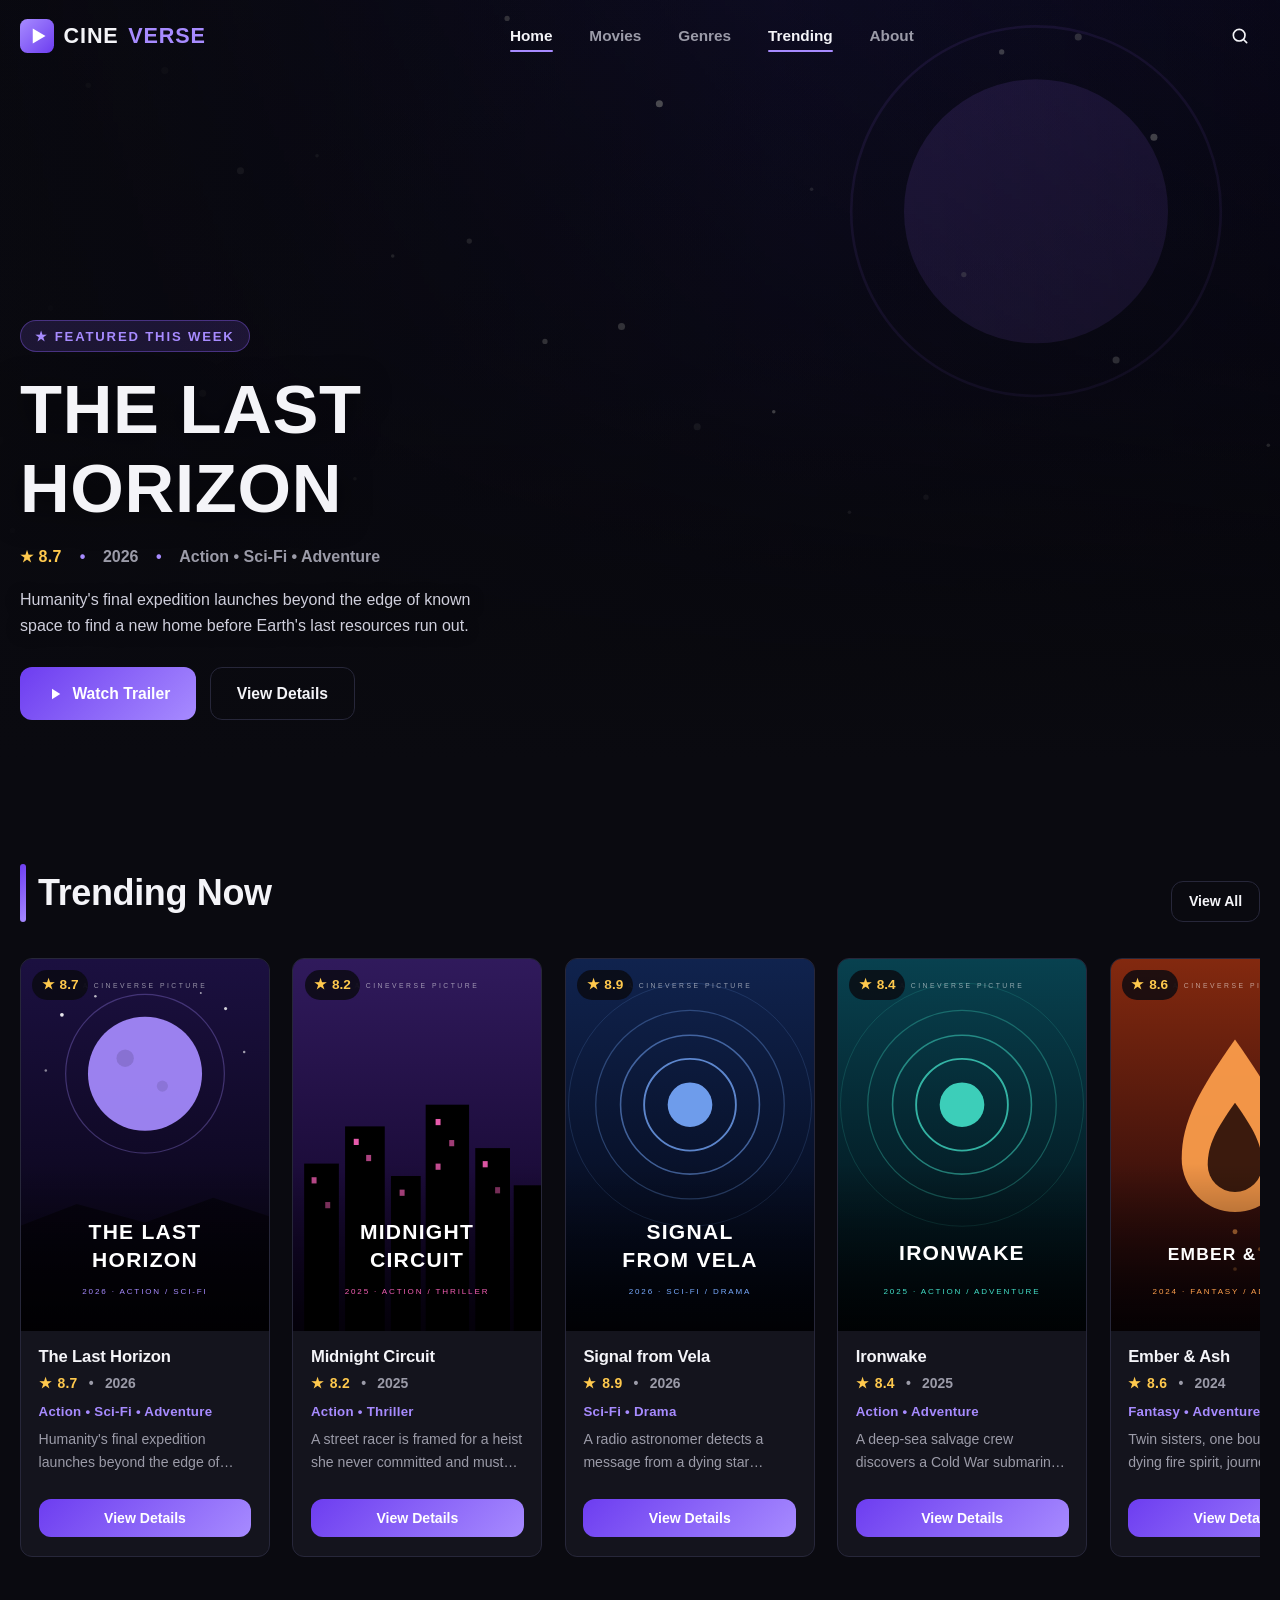
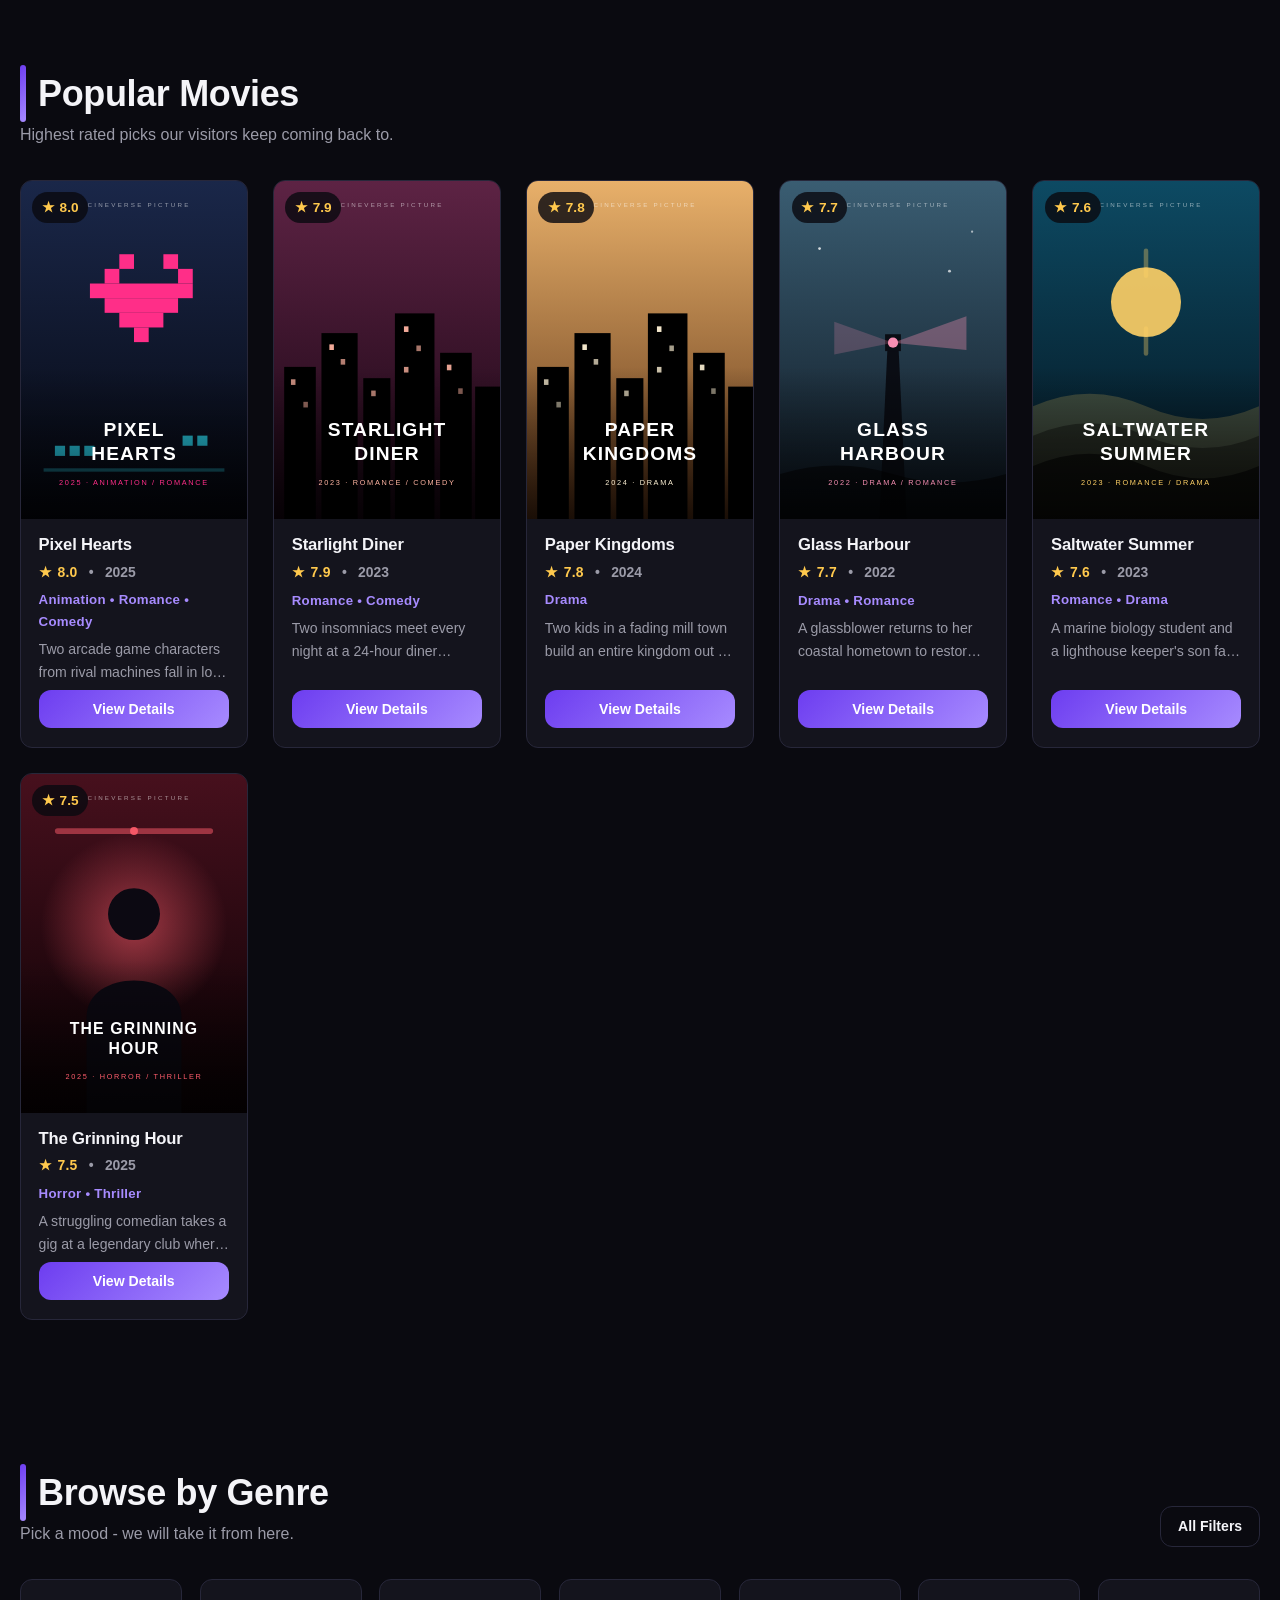
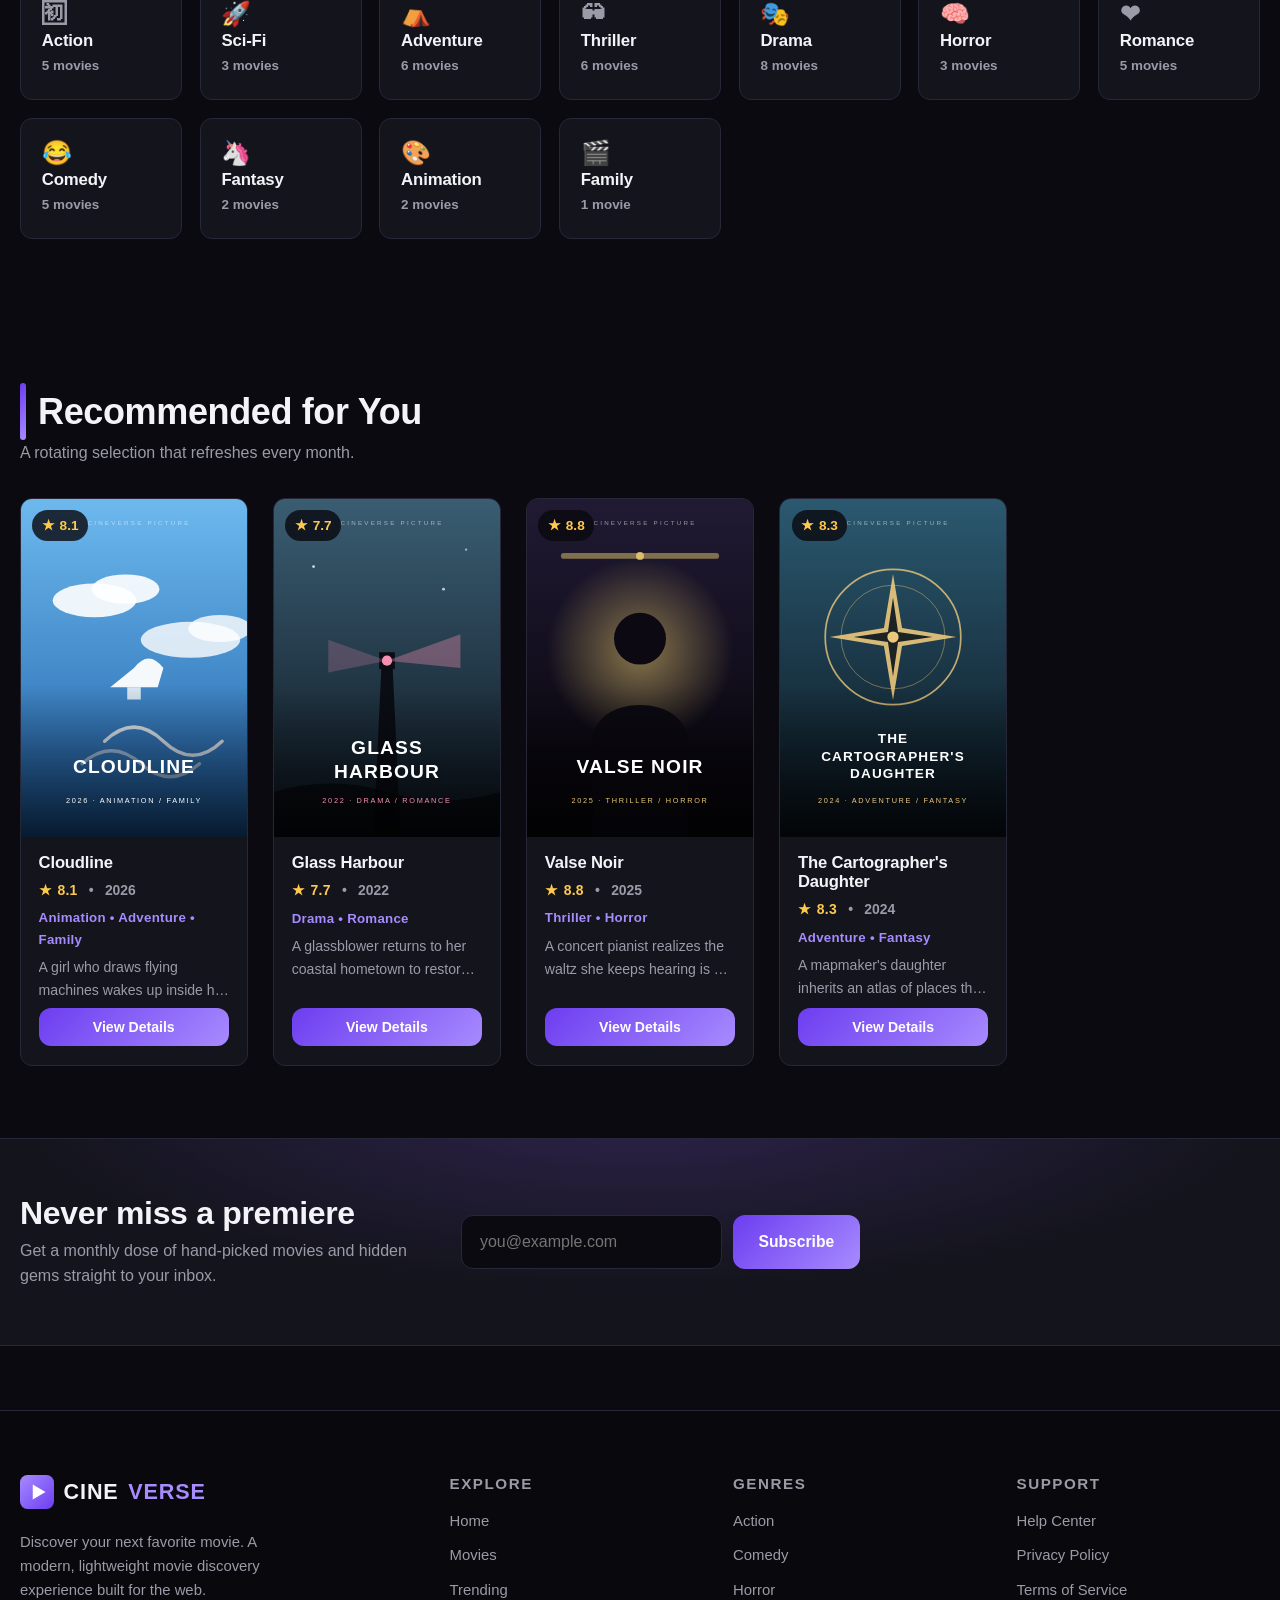
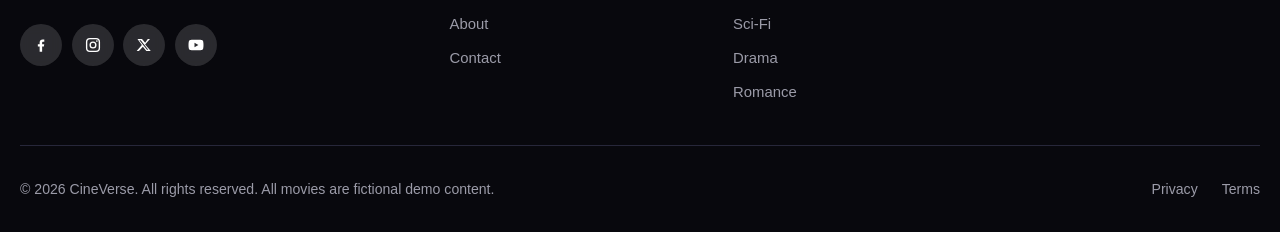
==== commit b7dd00e4: "Remove unused styles and icon, tidy up comments and README" ====
--- a/index.html
+++ b/index.html
@@ -144,7 +144,7 @@
                 <div class="section-head reveal">
                     <div>
                         <h2 class="section-title">Browse by Genre</h2>
-                        <p>Pick a mood — we will take it from here.</p>
+                        <p>Pick a mood - we will take it from here.</p>
                     </div>
                     <a class="btn btn-outline btn-sm" href="movies.html#genres">All Filters</a>
                 </div>
--- a/css/style.css
+++ b/css/style.css
@@ -1,5 +1,5 @@
 /* ============================================================
-   CineVerse — style.css
+   CineVerse - style.css
    A cinematic dark theme for the CineVerse movie website.
 
    TABLE OF CONTENTS
@@ -221,10 +221,7 @@
     flex-shrink: 0;
 }
 
-.text-muted { color: var(--muted); }
-.text-small { font-size: 0.9rem; }
-
-/* Rating star — used across cards, hero and details */
+/* Rating star - used across cards, hero and details */
 .rating {
     display: inline-flex;
     align-items: center;
@@ -299,17 +296,6 @@
 .btn-outline:hover {
     border-color: var(--accent);
     background: rgba(139, 92, 246, 0.1);
-    box-shadow: none;
-}
-
-.btn-ghost {
-    background: rgba(255, 255, 255, 0.12);
-    backdrop-filter: blur(6px);
-    color: #fff;
-}
-
-.btn-ghost:hover {
-    background: rgba(255, 255, 255, 0.22);
     box-shadow: none;
 }
 
@@ -1352,7 +1338,7 @@
 }
 
 /* ============================================================
-   15. STATES — loading skeletons, empty & error messages
+   15. STATES - loading skeletons, empty & error messages
    ============================================================ */
 .state-message {
     display: none;
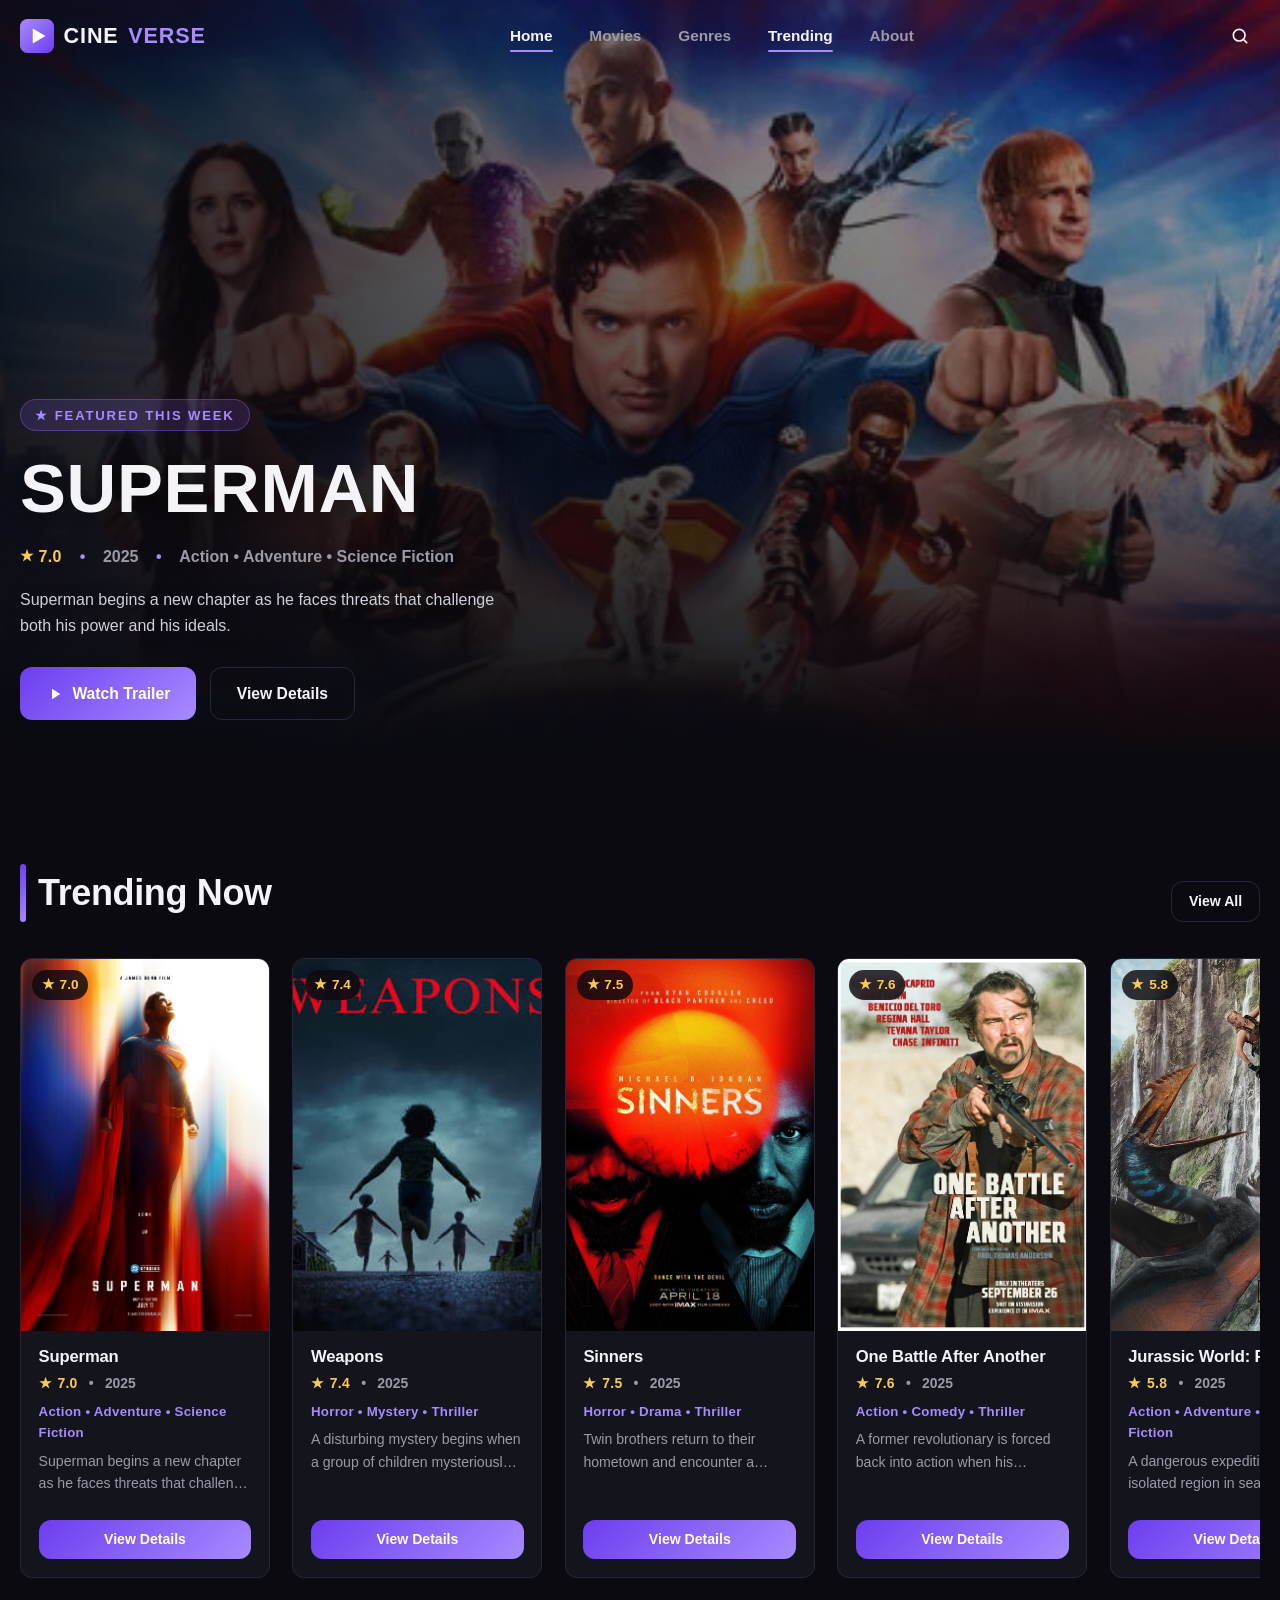
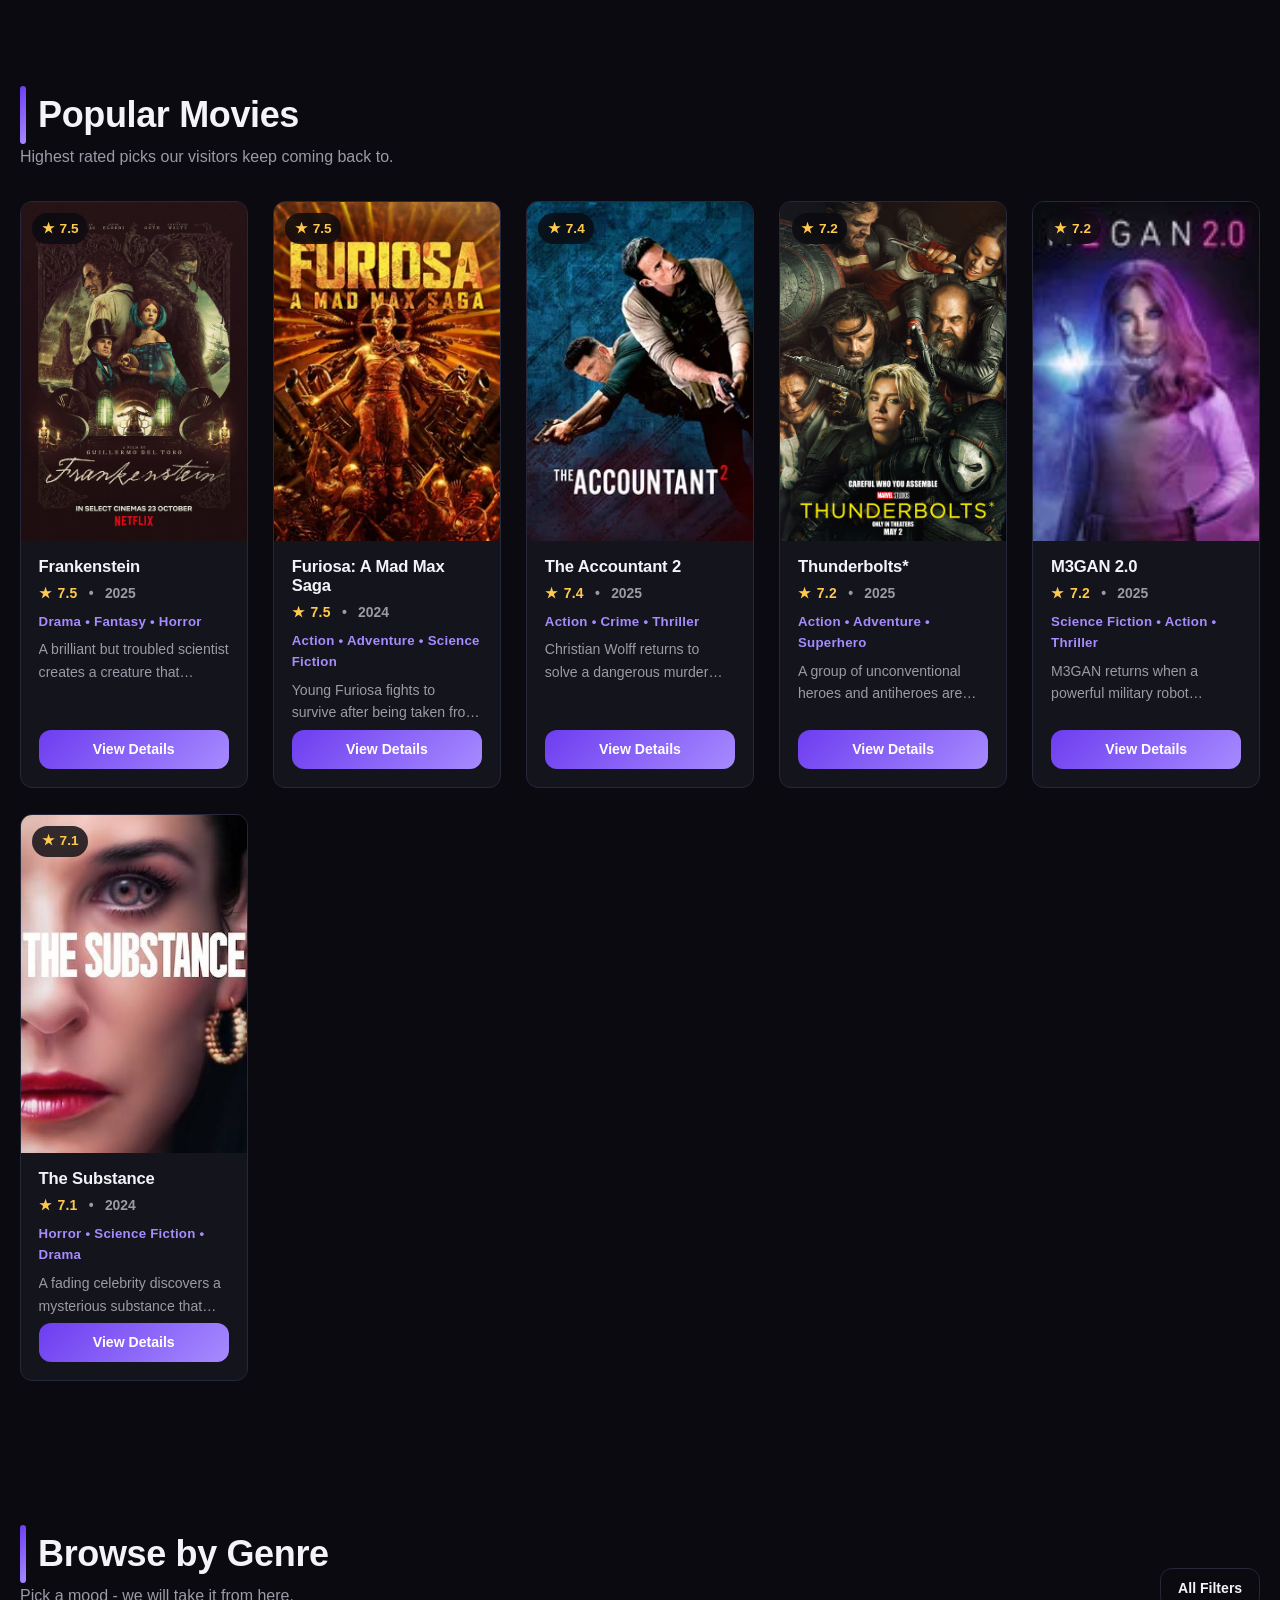
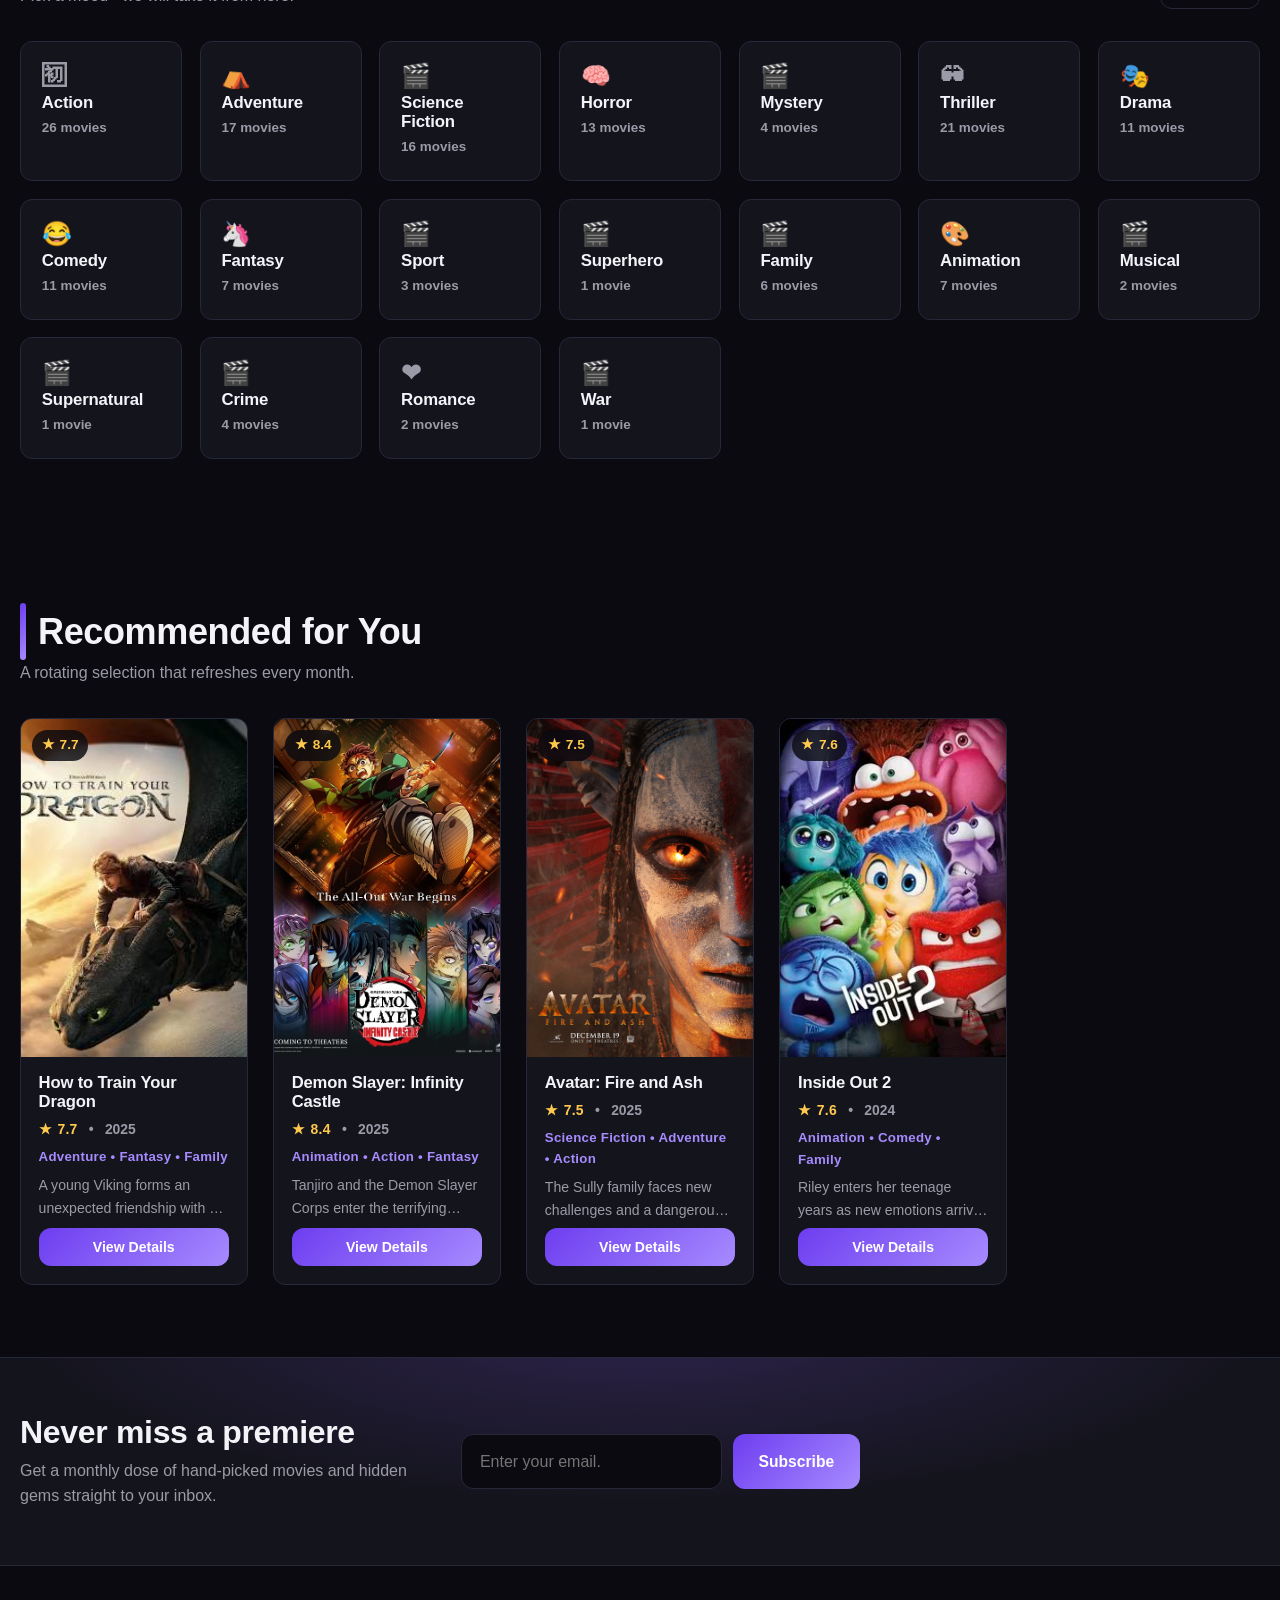
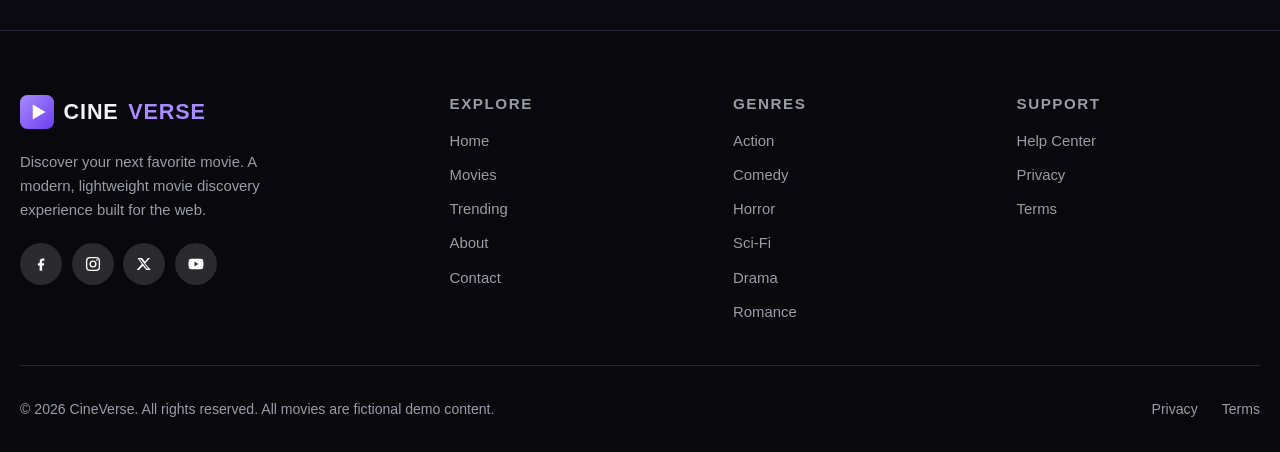
==== commit 69d5d77b: "project folders and files" ====
--- a/index.html
+++ b/index.html
@@ -190,7 +190,7 @@
                 </div>
                 <form class="newsletter-form" id="newsletter-form" novalidate>
                     <label class="sr-only" for="newsletter-email" style="position:absolute;left:-9999px;">Email address</label>
-                    <input type="email" id="newsletter-email" name="email" placeholder="you@example.com" autocomplete="email" required>
+                    <input type="email" id="newsletter-email" name="email" placeholder="Enter your email." autocomplete="email" required>
                     <button class="btn" type="submit">Subscribe</button>
                 </form>
                 <p class="form-status" id="newsletter-status" role="status" aria-live="polite" style="flex-basis:100%;"></p>
@@ -209,16 +209,16 @@
                     </a>
                     <p>Discover your next favorite movie. A modern, lightweight movie discovery experience built for the web.</p>
                     <div class="social-row">
-                        <a class="btn-icon" href="#" aria-label="CineVerse on Facebook">
+                        <a class="btn-icon" href="https://www.facebook.com/profile.php?id=61581995123168" aria-label="Facebook">
                             <svg viewBox="0 0 24 24" width="18" height="18" fill="currentColor" aria-hidden="true"><path d="M13.5 21v-7h2.4l.4-3h-2.8V9.1c0-.9.3-1.6 1.6-1.6h1.3V4.8c-.6-.1-1.4-.2-2.3-.2-2.3 0-3.9 1.4-3.9 4V11H7.8v3h2.4v7h3.3z"/></svg>
                         </a>
-                        <a class="btn-icon" href="#" aria-label="CineVerse on Instagram">
+                        <a class="btn-icon" href="https://www.instagram.com/saliaabiodun11/" aria-label="Instagram">
                             <svg viewBox="0 0 24 24" width="18" height="18" fill="none" stroke="currentColor" stroke-width="1.8" aria-hidden="true"><rect x="3.5" y="3.5" width="17" height="17" rx="4.5"/><circle cx="12" cy="12" r="3.8"/><circle cx="17.2" cy="6.8" r="1.1" fill="currentColor" stroke="none"/></svg>
                         </a>
-                        <a class="btn-icon" href="#" aria-label="CineVerse on X">
+                        <a class="btn-icon" href="https://x.com/Shalom1124" aria-label="X">
                             <svg viewBox="0 0 24 24" width="16" height="16" fill="currentColor" aria-hidden="true"><path d="M17.7 3H21l-7.3 8.3L22.2 21h-6.7l-5.2-6.3L4.4 21H1l7.8-8.9L2.2 3H9l4.7 5.7L17.7 3zm-1.2 16h1.9L7.1 4.9H5L16.5 19z"/></svg>
                         </a>
-                        <a class="btn-icon" href="#" aria-label="CineVerse on YouTube">
+                        <a class="btn-icon" href="https://www.youtube.com/@SaliaKareemAbiodun" aria-label="YouTube">
                             <svg viewBox="0 0 24 24" width="18" height="18" fill="currentColor" aria-hidden="true"><path d="M21.6 7.2a2.6 2.6 0 0 0-1.8-1.9C18.2 5 12 5 12 5s-6.2 0-7.8.3A2.6 2.6 0 0 0 2.4 7.2 27 27 0 0 0 2 12a27 27 0 0 0 .4 4.8 2.6 2.6 0 0 0 1.8 1.9c1.6.3 7.8.3 7.8.3s6.2 0 7.8-.3a2.6 2.6 0 0 0 1.8-1.9A27 27 0 0 0 22 12a27 27 0 0 0-.4-4.8zM10 15V9l5.2 3L10 15z"/></svg>
                         </a>
                     </div>
@@ -251,8 +251,8 @@
                     <h4>Support</h4>
                     <div class="footer-links">
                         <a href="contact.html">Help Center</a>
-                        <a href="#">Privacy Policy</a>
-                        <a href="#">Terms of Service</a>
+                        <a href="privacy-policy.html">Privacy</a>
+                    <a href="terms-of-service.html">Terms</a>
                     </div>
                 </nav>
             </div>
@@ -260,8 +260,8 @@
             <div class="footer-bottom">
                 <p>&copy; <span id="footer-year">2026</span> CineVerse. All rights reserved. All movies are fictional demo content.</p>
                 <div class="footer-legal">
-                    <a href="#">Privacy</a>
-                    <a href="#">Terms</a>
+                    <a href="privacy-policy.html">Privacy</a>
+                    <a href="terms-of-service.html">Terms</a>
                 </div>
             </div>
         </div>
